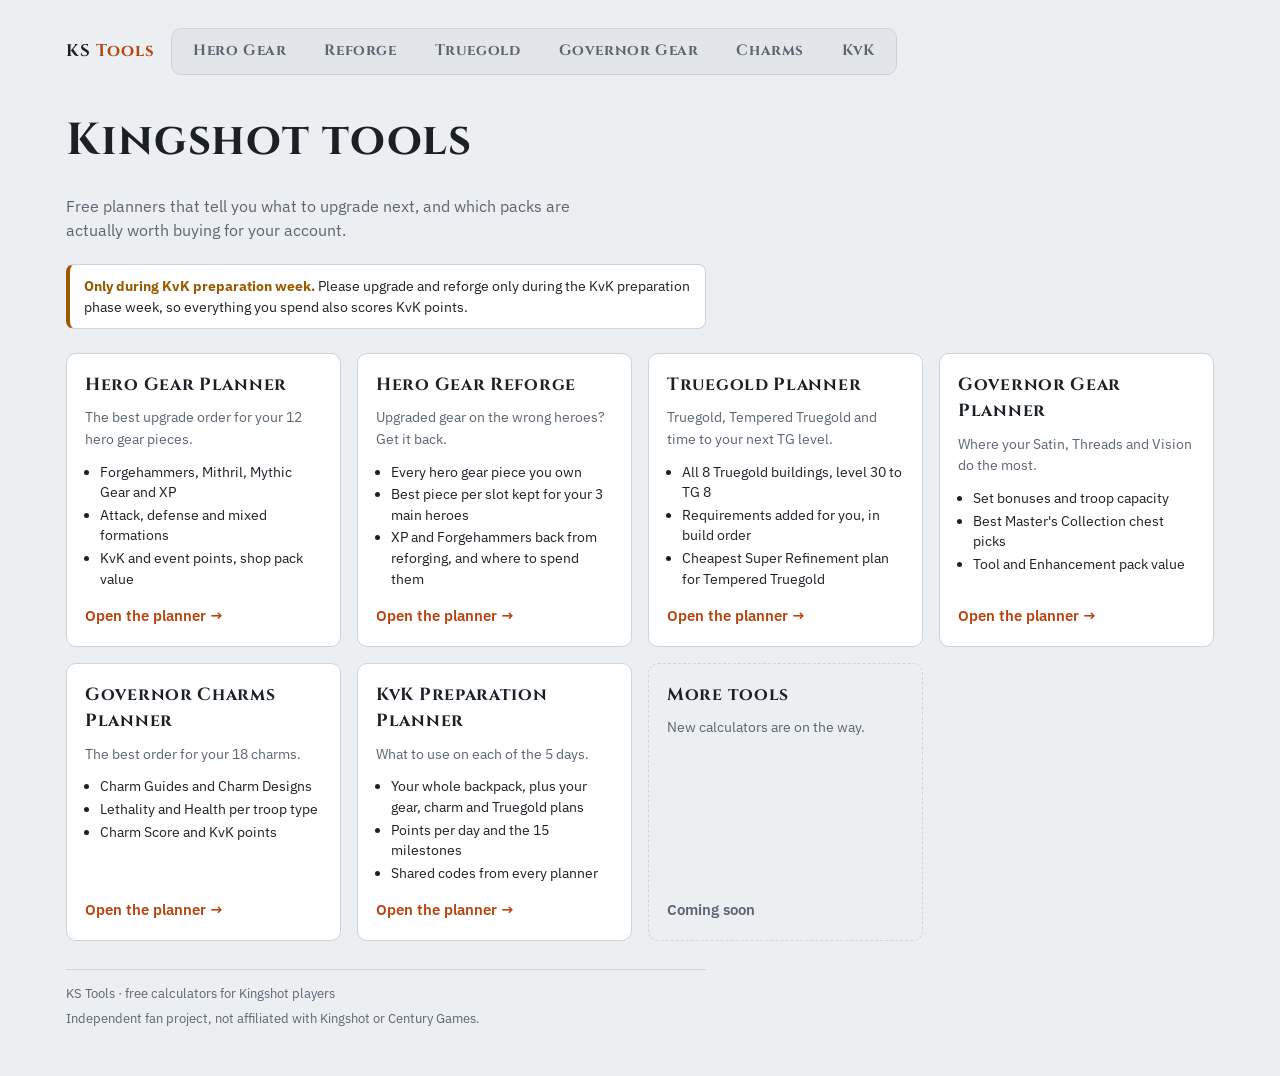
==== index.html @ cfd62ddf "Add Governor Charms and KvK preparation planners Charms: 18 charms, Guides/Designs, best upgrade ord" ====
<!doctype html>
<html lang="en">
<head>
<meta charset="utf-8">
<meta name="viewport" content="width=device-width, initial-scale=1, viewport-fit=cover">
<title>KS Tools – free Kingshot calculators and planners</title>
<meta name="description" content="Free Kingshot tools: hero gear and governor gear upgrade planners that show the best upgrade order and which shop packs are worth buying.">
<meta property="og:type" content="website">
<meta property="og:title" content="KS Tools – free Kingshot calculators and planners">
<meta property="og:description" content="Free Kingshot tools: hero gear and governor gear upgrade planners that show the best upgrade order and which shop packs are worth buying.">
<link rel="icon" href="data:image/svg+xml,%3Csvg xmlns='http://www.w3.org/2000/svg' viewBox='0 0 32 32'%3E%3Crect width='32' height='32' rx='7' fill='%23b8430f'/%3E%3Cpath d='M9 22l9-12 2 2-9 12zM18 8l6 6' stroke='%23fff' stroke-width='2.5' stroke-linecap='round' fill='none'/%3E%3C/svg%3E">
<link rel="preconnect" href="https://fonts.googleapis.com">
<link rel="preconnect" href="https://fonts.gstatic.com" crossorigin>
<link rel="stylesheet" href="https://fonts.googleapis.com/css2?family=Cinzel:wght@600;700&family=IBM+Plex+Sans:wght@400;500;600&family=IBM+Plex+Mono:wght@400;500&display=swap">
<link rel="stylesheet" href="assets/style.css">
<style>
.hero-home{padding-block:12px 8px;max-width:62ch}
.hero-home h1{font-family:var(--display);font-size:clamp(1.8rem,4.5vw,2.8rem);margin:0 0 8px;text-wrap:balance}
.hero-home p{color:var(--muted);margin:0;font-size:1rem}
.tools{display:grid;grid-template-columns:repeat(auto-fill,minmax(260px,1fr));gap:16px;margin-top:24px}
.tool{display:flex;flex-direction:column;gap:8px;background:var(--panel);border:1px solid var(--line);border-radius:10px;padding:18px;color:var(--ink);text-decoration:none}
.tool:hover{border-color:var(--ember)}
.tool:focus-visible{outline:2px solid var(--ember);outline-offset:2px}
.tool h2{font-family:var(--display);font-size:1.1rem;letter-spacing:.04em;margin:0}
.tool p{margin:0;color:var(--muted);font-size:.9rem}
.tool ul{margin:4px 0 0;padding-left:1.1em;font-size:.86rem;display:flex;flex-direction:column;gap:2px}
.tool .go{margin-top:auto;padding-top:8px;color:var(--ember);font-weight:600}
.tool.soon{border-style:dashed;background:transparent}
.tool.soon .go{color:var(--muted)}
</style>
</head>
<body>
<div class="wrap">
  <nav class="sitenav" aria-label="Site">
    <a class="brand" href="./">KS <span>Tools</span></a>
    <div class="apptabs"><a href="./hero-gear/">Hero Gear</a><a href="./reforge/">Reforge</a><a href="./truegold/">Truegold</a><a href="./governor-gear/">Governor Gear</a><a href="./charms/">Charms</a><a href="./kvk/">KvK</a></div>
  </nav>
  <header class="hero-home">
    <h1>Kingshot tools</h1>
    <p>Free planners that tell you what to upgrade next, and which packs are actually worth buying for your account.</p>
  </header>
  <p class="kvk-note" role="note"><b>Only during KvK preparation week.</b> Please upgrade and reforge only during the KvK preparation phase week, so everything you spend also scores KvK points.</p>
  <section class="tools" aria-label="Tools">
    <a class="tool" href="hero-gear/">
      <h2>Hero Gear Planner</h2>
      <p>The best upgrade order for your 12 hero gear pieces.</p>
      <ul><li>Forgehammers, Mithril, Mythic Gear and XP</li><li>Attack, defense and mixed formations</li><li>KvK and event points, shop pack value</li></ul>
      <span class="go">Open the planner →</span>
    </a>
    <a class="tool" href="reforge/">
      <h2>Hero Gear Reforge</h2>
      <p>Upgraded gear on the wrong heroes? Get it back.</p>
      <ul><li>Every hero gear piece you own</li><li>Best piece per slot kept for your 3 main heroes</li><li>XP and Forgehammers back from reforging, and where to spend them</li></ul>
      <span class="go">Open the planner →</span>
    </a>
    <a class="tool" href="truegold/">
      <h2>Truegold Planner</h2>
      <p>Truegold, Tempered Truegold and time to your next TG level.</p>
      <ul><li>All 8 Truegold buildings, level 30 to TG 8</li><li>Requirements added for you, in build order</li><li>Cheapest Super Refinement plan for Tempered Truegold</li></ul>
      <span class="go">Open the planner →</span>
    </a>
    <a class="tool" href="governor-gear/">
      <h2>Governor Gear Planner</h2>
      <p>Where your Satin, Threads and Vision do the most.</p>
      <ul><li>Set bonuses and troop capacity</li><li>Best Master's Collection chest picks</li><li>Tool and Enhancement pack value</li></ul>
      <span class="go">Open the planner →</span>
    </a>
    <a class="tool" href="charms/">
      <h2>Governor Charms Planner</h2>
      <p>The best order for your 18 charms.</p>
      <ul><li>Charm Guides and Charm Designs</li><li>Lethality and Health per troop type</li><li>Charm Score and KvK points</li></ul>
      <span class="go">Open the planner →</span>
    </a>
    <a class="tool" href="kvk/">
      <h2>KvK Preparation Planner</h2>
      <p>What to use on each of the 5 days.</p>
      <ul><li>Your whole backpack, plus your gear, charm and Truegold plans</li><li>Points per day and the 15 milestones</li><li>Shared codes from every planner</li></ul>
      <span class="go">Open the planner →</span>
    </a>
    <div class="tool soon">
      <h2>More tools</h2>
      <p>New calculators are on the way.</p>
      <span class="go">Coming soon</span>
    </div>
  </section>
  <footer class="sitefoot"><span>KS Tools · free calculators for Kingshot players</span><span>Independent fan project, not affiliated with Kingshot or Century Games.</span></footer>
</div>

</body>
</html>
---- assets/style.css ----
/* page reset */
*,*::before,*::after{box-sizing:border-box}
html{-webkit-text-size-adjust:100%}
:root{color-scheme:light;padding-top:env(safe-area-inset-top,0px);padding-bottom:env(safe-area-inset-bottom,0px)}
body{margin:0;font-size:14px}
img{max-width:100%}
[hidden]{display:none!important}
.sitenav{display:flex;flex-wrap:wrap;align-items:center;gap:10px 16px;margin-bottom:20px}
.brand{font-family:var(--display);font-weight:700;letter-spacing:.06em;color:var(--ink);text-decoration:none;font-size:1.05rem}
.brand span{color:var(--ember)}
.sitenav .apptabs{margin-bottom:0}
.apptabs a{display:inline-block;border-radius:8px;padding:8px 18px;font-family:var(--display);font-weight:700;letter-spacing:.04em;color:var(--muted);white-space:nowrap;text-decoration:none}
.apptabs a[aria-current="page"]{background:var(--panel);color:var(--ember);box-shadow:0 1px 2px rgba(0,0,0,.12)}
.apptabs a:hover{color:var(--ink)}
.apptabs a:focus-visible,.brand:focus-visible{outline:2px solid var(--ember);outline-offset:2px}
.sitefoot{margin-top:28px;padding-top:14px;border-top:1px solid var(--line);font-size:.8rem;color:var(--muted);display:flex;flex-wrap:wrap;gap:6px 18px}
.sitefoot a{color:var(--ember)}
/* Layout: forge workbench — inputs on the left bench, the upgrade order pinned on the right; stacks on phones */
:root{
  --bg:#eceff2; --panel:#ffffff; --sunk:#e2e6ea; --line:#cdd3da;
  --ink:#1b2027; --muted:#5b6571;
  --ember:#b8430f; --ember-soft:#f6e3d8;
  --red:#b3202e; --red-soft:#f7dde0; --gold:#9a6a00; --gold-soft:#f5ead0;
  --good:#1f7a4d; --warn:#9a5b00;
  --display:"Cinzel", "Trajan Pro", Georgia, serif;
  --body:"IBM Plex Sans", system-ui, -apple-system, "Segoe UI", sans-serif;
  --mono:"IBM Plex Mono", ui-monospace, Menlo, Consolas, monospace;
}
@media (prefers-color-scheme: dark){:root:not([data-theme="light"]){
  --bg:#14171c; --panel:#1c2027; --sunk:#232830; --line:#323944;
  --ink:#e6e9ed; --muted:#97a1ad;
  --ember:#f08a4b; --ember-soft:#3a2418;
  --red:#ef6b77; --red-soft:#3b1e23; --gold:#e3b54a; --gold-soft:#352c16;
  --good:#5fc995; --warn:#e3a54a; color-scheme:dark}}
:root[data-theme="dark"]{
  --bg:#14171c; --panel:#1c2027; --sunk:#232830; --line:#323944;
  --ink:#e6e9ed; --muted:#97a1ad;
  --ember:#f08a4b; --ember-soft:#3a2418;
  --red:#ef6b77; --red-soft:#3b1e23; --gold:#e3b54a; --gold-soft:#352c16;
  --good:#5fc995; --warn:#e3a54a; color-scheme:dark}

*{box-sizing:border-box}
[hidden]{display:none!important}
body{background:var(--bg);color:var(--ink);font-family:var(--body);font-size:15px;line-height:1.5}
.wrap{max-width:1180px;margin:0 auto;padding-block:28px 48px;
  padding-left:max(16px, env(safe-area-inset-left, 0px));padding-right:max(16px, env(safe-area-inset-right, 0px))}
header{display:flex;flex-wrap:wrap;align-items:flex-end;justify-content:space-between;gap:12px 24px;margin-bottom:22px}
h1{font-family:var(--display);font-weight:700;font-size:clamp(1.6rem,3.6vw,2.3rem);letter-spacing:.02em;margin:0;text-wrap:balance}
.lede{color:var(--muted);margin:4px 0 0;max-width:62ch}
h2{font-family:var(--display);font-size:1.05rem;letter-spacing:.06em;margin:0 0 12px}
.label{font-size:.72rem;letter-spacing:.09em;text-transform:uppercase;color:var(--muted);font-weight:600}
.grid{display:grid;grid-template-columns:minmax(0,1.15fr) minmax(0,1fr);gap:20px;align-items:start}
@media (max-width:880px){.grid{grid-template-columns:minmax(0,1fr)}}
.col{display:flex;flex-direction:column;gap:20px;min-width:0}
.panel{background:var(--panel);border:1px solid var(--line);border-radius:10px;padding:18px}
.bought{display:flex;flex-wrap:wrap;gap:8px;margin-bottom:12px}
.pk{display:flex;align-items:center;gap:8px;background:var(--sunk);border:1px solid var(--line);border-radius:6px;padding:6px 10px;font-weight:600;font-family:var(--mono);font-size:.88rem}
.pk small{display:block;font-family:var(--body);font-weight:400;color:var(--muted);font-size:.72rem}
.pk input[type=checkbox]{accent-color:var(--ember)}
.pk-n input{width:64px}
.chart-box{margin:14px 0 4px;overflow-x:auto}
.chart-box svg{display:block;width:100%;height:auto;min-width:320px}
.tbl{overflow-x:auto;margin-top:8px}
table{border-collapse:collapse;width:100%;font-size:.85rem;font-variant-numeric:tabular-nums}
th{font-size:.7rem;letter-spacing:.08em;text-transform:uppercase;color:var(--muted);font-weight:600;text-align:left;padding:6px 8px;border-bottom:1px solid var(--line);white-space:nowrap}
td{padding:7px 8px;border-bottom:1px solid var(--line);vertical-align:top}
td.r,th.r{text-align:right;font-family:var(--mono);white-space:nowrap}
td .unl{display:block;font-size:.75rem;color:var(--ember);margin-top:2px}
tr.zero td{color:var(--muted)}
tr.best td{background:var(--ember-soft)}
.assume{display:grid;grid-template-columns:repeat(3,minmax(0,1fr));gap:10px;margin-bottom:12px}
.assume .wide{grid-column:1/-1}
@media (max-width:460px){.assume{grid-template-columns:minmax(0,1fr)}}
.preview{display:flex;flex-direction:column;gap:12px;margin-bottom:16px}
.pv-head{display:flex;flex-wrap:wrap;justify-content:space-between;gap:2px 10px;align-items:baseline;margin-bottom:6px}
.pv-head strong{font-family:var(--display);letter-spacing:.05em;font-size:.95rem}
.pv-head span{font-family:var(--mono);font-size:.75rem;color:var(--muted);font-variant-numeric:tabular-nums}
.pv-head b{color:var(--good);font-weight:500}
.pv-row{display:grid;grid-template-columns:repeat(4,minmax(0,1fr));gap:6px}
.gcw{display:flex;flex-direction:column;align-items:center;gap:3px;min-width:0}
.gc{position:relative;width:100%;aspect-ratio:1;max-width:100%;border-radius:10px;display:grid;place-items:center;overflow:hidden;
  box-shadow:inset 0 0 0 1px rgba(255,255,255,.14),0 1px 2px rgba(0,0,0,.25)}
.gc.qR{background:linear-gradient(160deg,#a51d1d,#4d0e0e)}
.gc.qM{background:linear-gradient(160deg,#b7791f,#5a380a)}
.gc svg{width:56%;height:56%;stroke:#fff3ec;fill:rgba(255,255,255,.16);stroke-width:1.5;stroke-linecap:round;stroke-linejoin:round;filter:drop-shadow(0 1px 1px rgba(0,0,0,.35))}
.gc img{width:78%;height:78%;object-fit:contain;filter:drop-shadow(0 2px 3px rgba(0,0,0,.45));pointer-events:none;user-select:none}
.gc .ge{position:absolute;top:5px;left:7px;font-family:var(--mono);font-weight:500;font-size:.8rem;font-variant-numeric:tabular-nums;text-shadow:0 1px 1px rgba(0,0,0,.5)}
.gc.qR .ge{color:#fca5a5}.gc.qM .ge{color:#fde68a}
.gc .gf{position:absolute;bottom:4px;right:6px;font-family:var(--mono);font-size:.7rem;color:#fff;background:rgba(0,0,0,.38);border-radius:4px;padding:0 4px;font-variant-numeric:tabular-nums}
/* shared in-game tile (hero gear + governor gear): same shape, colours, labels and upgrade glow */
.gc.gt{width:min(84%,96px);overflow:visible;border-radius:16%;container-type:inline-size;
  box-shadow:inset 0 0 0 3px rgba(255,255,255,.28),inset 0 -6px 10px rgba(0,0,0,.12),0 2px 4px rgba(0,0,0,.3)}
.gc.gt.qR,.gc.gt.rL{background:linear-gradient(180deg,#f0807a,#d9534f)}
.gc.gt.qM,.gc.gt.rM{background:linear-gradient(180deg,#f5c25a,#d98c22)}
.gc.gt.rE{background:linear-gradient(180deg,#b58ae6,#8150c4)}
.gc.gt.rR{background:linear-gradient(180deg,#6fa8e8,#3f74c0)}
.gc.gt.rU{background:linear-gradient(180deg,#7cc97a,#4a9a4c)}
.gc.gt.r0{background:linear-gradient(180deg,#9aa3ad,#6b747e)}
.gc.gt img{width:86%;height:86%;object-fit:contain;filter:drop-shadow(0 2px 2px rgba(0,0,0,.35))}
.gc.gt.r0 img{width:62%;height:62%;filter:none;opacity:.9}
.gt-lbl,.gt-tag{position:absolute;font:900 15cqw/1 system-ui,sans-serif;color:#fff36a;
  -webkit-text-stroke:3px #3d2a0e;paint-order:stroke fill;font-variant-numeric:tabular-nums;white-space:nowrap}
.gt-lbl{bottom:3%;right:7%}
.gt-tag{top:5%;left:7%}
.gt-tag{display:flex;flex-direction:column;align-items:flex-start}
.gt-stars{display:flex;flex-direction:column;font-size:.8em;line-height:.95;margin-top:2%}
.gt-stars b{font-weight:900}
.gcw.up .gc.gt{outline:0;box-shadow:inset 0 0 0 3px rgba(255,255,255,.28),inset 0 -6px 10px rgba(0,0,0,.12),0 0 0 3px #ffd36a,0 0 16px 4px rgba(255,196,64,.6)}
/* upgrade marker: green arrow at the bottom-left of the tile (like the in-game upgrade arrow) */
.gcw.up .gc.gt::after{content:"";position:absolute;left:-7%;bottom:-7%;width:26%;aspect-ratio:1;border-radius:50%;
  background:#2fb35a url("data:image/svg+xml,%3Csvg xmlns='http://www.w3.org/2000/svg' viewBox='0 0 24 24'%3E%3Cpath d='M12 4 20 13h-5v7H9v-7H4z' fill='%23fff'/%3E%3C/svg%3E") center/70% no-repeat;
  border:2px solid #fff;box-shadow:0 1px 3px rgba(0,0,0,.45)}
.gcw.up .gw{color:var(--good);font-weight:600}
.gcw.same .gn{color:var(--muted);font-weight:500}
/* pieces the plan leaves alone recede, so upgrades stand out (only once a plan has upgrades) */
.preview.has-up .gcw.same .gc.gt{filter:saturate(.35) brightness(.8);opacity:.55;transition:filter .2s,opacity .2s}
.preview.has-up .gcw.same:hover .gc.gt,.preview.has-up .gcw.same:focus-visible .gc.gt{filter:none;opacity:1}
/* 5-step progress under a tile (governor gear purchases toward the next level) */
.gt-bar{display:flex;gap:2px;width:min(84%,96px);margin-top:3px}
.gt-bar i{flex:1;height:5px;border-radius:2px;background:var(--line,rgba(127,127,127,.3))}
.gt-bar i.on{background:var(--good,#2e9e5b)}
/* hero gear extras: troop badge and enhancement pill */
.preview .pv-row{gap:14px 14px;padding:8px 8px 0 8px}
.gc.gt .hg-tb{position:absolute;top:-11%;left:-11%;width:28%;height:auto;filter:drop-shadow(0 1px 2px rgba(0,0,0,.45))}
.hg-tb .bs{fill:#2f5f9e;stroke:#d6e6f7;stroke-width:1.6}
.hg-pill{position:absolute;top:-5%;right:-5%;padding:0 6cqw;border-radius:99px;border:2px solid rgba(255,255,255,.85);
  font:900 12.5cqw/1.3 system-ui,sans-serif;color:#fff;-webkit-text-stroke:2px rgba(0,0,0,.45);paint-order:stroke fill;
  box-shadow:0 1px 2px rgba(0,0,0,.35);font-variant-numeric:tabular-nums}
.hg-pill.e0{background:#8f969e}.hg-pill.e1{background:#55b45a}.hg-pill.e2{background:#3d86d4}
.hg-pill.e3{background:#9a6fd8}.hg-pill.e4{background:#e0a12a}.hg-pill.e5{background:#e2504c}
.gcw .gn{font-size:.72rem;font-weight:600;max-width:100%;overflow:hidden;text-overflow:ellipsis;white-space:nowrap}
.gcw .gw{font-family:var(--mono);font-size:.66rem;color:var(--muted);font-variant-numeric:tabular-nums}
@media (max-width:420px){.gc .ge{font-size:.68rem;top:3px;left:5px}.gc .gf{font-size:.6rem}.gcw .gw{font-size:.58rem}}
.sub{font-family:var(--display);font-size:.9rem;letter-spacing:.06em;margin:4px 0 6px}
.forms{display:grid;grid-template-columns:repeat(2,minmax(0,1fr));gap:12px}
@media (max-width:520px){.forms{grid-template-columns:minmax(0,1fr)}}
fieldset{border:1px solid var(--line);border-radius:8px;padding:8px 10px 10px;margin:0;min-width:0}
legend{padding:0 4px}
.fr{display:grid;grid-template-columns:repeat(3,minmax(0,1fr));gap:6px}
.fs{color:var(--warn);font-size:.75rem;min-height:1em;display:block;margin-top:4px}
.mixf{margin-top:12px}
.mixf input[type=range]{width:100%;accent-color:var(--ember)}
.mixo{font-family:var(--mono);font-size:.8rem;color:var(--muted)}
#form-table td{vertical-align:middle}
@media (max-width:460px){#form-table td,#form-table th{padding:6px 4px}.pick small{font-size:.7rem}}
#form-table td.top{color:var(--good);font-weight:600}
#form-table tr.sel td{background:var(--ember-soft)}
.pick{display:flex;gap:8px;align-items:flex-start;cursor:pointer}
.pick input{margin-top:4px;accent-color:var(--ember)}
.pick small{display:block;color:var(--muted);font-size:.74rem;line-height:1.35}
.packs-full{display:flex;flex-direction:column;gap:20px;margin-top:20px}
.packs-full .panel{min-width:0}
.packs-full .lede{max-width:none}
@media (min-width:881px){
  .packs-full .notes{display:grid;grid-template-columns:repeat(3,minmax(0,1fr));gap:10px 18px}
  .packs-full .chart-box svg{max-height:260px}
  .packs-full .assume{grid-template-columns:repeat(3,minmax(0,1fr)) minmax(0,2fr)}
  .packs-full .assume .wide{grid-column:auto}
}
.pts{margin-top:16px}
.pts td .unl{font-family:var(--mono);font-size:.7rem}
.start{margin-bottom:20px}
.start-head{display:flex;flex-wrap:wrap;align-items:center;justify-content:space-between;gap:8px 16px;margin-bottom:6px}
.start-head h2{margin:0}
.acct{font-size:.78rem;font-weight:600;border-radius:999px;padding:3px 10px;border:1px solid var(--line)}
.acct.ex{background:var(--gold-soft);color:var(--gold);border-color:transparent}
.acct.mine{background:var(--sunk);color:var(--good)}
.acct.empty{background:var(--ember-soft);color:var(--ember);border-color:transparent}
.howto{margin:4px 0 14px;padding-left:1.3em;display:flex;flex-direction:column;gap:4px;max-width:80ch}
.stepn{display:inline-grid;place-items:center;width:1.5em;height:1.5em;border-radius:50%;background:var(--ember);color:var(--panel);font-family:var(--mono);font-size:.75rem;margin-right:8px;vertical-align:2px}
.editlink{margin:-4px 0 10px;font-size:.82rem;color:var(--muted)}
.editlink a{color:var(--ember);font-weight:600}
.gcw{cursor:pointer;border-radius:10px}
.gcw:focus-visible{outline:2px solid var(--ember);outline-offset:3px}
.gcw:hover .gc{filter:brightness(1.12)}
.piece.flash{animation:flash 1.6s ease-out}
@keyframes flash{0%,40%{background:var(--ember-soft)}100%{background:transparent}}
@media (prefers-reduced-motion:reduce){.piece.flash{animation:none;background:var(--ember-soft)}}
button.danger{border-color:var(--red);color:var(--red)}
.shop-head{display:flex;flex-wrap:wrap;align-items:center;justify-content:space-between;gap:10px 16px;margin-bottom:14px}
.shop-head h2{margin:0}
.tabs{display:flex;gap:2px;background:var(--sunk);border:1px solid var(--line);border-radius:8px;padding:3px;max-width:100%;overflow-x:auto}
.tabs button{border:0;background:transparent;border-radius:6px;padding:7px 14px;font-weight:600;color:var(--muted);white-space:nowrap}
.tabs button[aria-selected="true"]{background:var(--panel);color:var(--ember);box-shadow:0 1px 2px rgba(0,0,0,.12)}
.tabs button:hover{filter:none;color:var(--ink)}
.why{background:var(--sunk);border-radius:8px;padding:12px 14px;margin:0 0 16px;font-size:.88rem}
.why p{margin:6px 0}
.why .sub{margin-top:0}
.why table.lim{font-size:.82rem;margin:6px 0}
.why table.lim td,.why table.lim th{padding:5px 6px}
.why tr.best td{background:var(--ember-soft)}
.why .moves{margin:4px 0 6px;padding-left:1.2em;display:flex;flex-direction:column;gap:4px}
.apptabs{display:inline-flex;gap:2px;background:var(--sunk);border:1px solid var(--line);border-radius:10px;padding:3px;margin-bottom:20px;max-width:100%;overflow-x:auto}
.apptabs button{border:0;background:transparent;border-radius:8px;padding:8px 18px;font-family:var(--display);font-weight:700;letter-spacing:.04em;color:var(--muted);white-space:nowrap}
.apptabs button[aria-selected="true"]{background:var(--panel);color:var(--ember);box-shadow:0 1px 2px rgba(0,0,0,.12)}
.apptabs button:hover{filter:none;color:var(--ink)}
.full{margin-top:20px;display:flex;flex-direction:column;gap:20px}
.gv-inv{display:grid;grid-template-columns:repeat(3,minmax(0,1fr));gap:12px;margin-bottom:12px}
@media (max-width:460px){.gv-inv{grid-template-columns:minmax(0,1fr)}}
.gv-piece{display:grid;grid-template-columns:minmax(0,1fr) minmax(0,1.6fr);gap:8px 10px;align-items:center;padding:9px 6px;border-top:1px solid var(--line);border-radius:6px}
.gv-piece:first-child{border-top:0}
@media (max-width:420px){.gv-piece{grid-template-columns:minmax(0,1fr)}}
.gv-piece.flash{animation:flash 1.6s ease-out}
@media (prefers-reduced-motion:reduce){.gv-piece.flash{animation:none;background:var(--ember-soft)}}
.gv-pn{display:flex;gap:8px;align-items:center;min-width:0;align-self:center}
.gv-pn svg{width:26px;height:26px;flex:none;stroke:var(--ember);fill:var(--ember-soft);stroke-width:1.5;stroke-linecap:round;stroke-linejoin:round}
.gv-pn img{width:34px;height:34px;flex:none;object-fit:contain}
.gv-pn small{display:block;color:var(--muted);font-size:.75rem}
.gv-lv{display:flex;flex-direction:column;gap:3px;min-width:0}
.sel2{display:flex;gap:4px;min-width:0}
.sel2 select{min-width:0;padding:6px;font-size:.84rem}
.sel2 select.st{width:58px;flex:none}
.sel2 select:disabled{opacity:.45}
.gv-sliders{display:grid;grid-template-columns:repeat(3,minmax(0,1fr));gap:14px;margin-bottom:12px}
@media (max-width:460px){.gv-sliders{grid-template-columns:minmax(0,1fr)}}
.gv-sliders input[type=range]{width:100%;accent-color:var(--ember)}
.gv-sliders output{font-family:var(--mono);color:var(--ink);letter-spacing:0;text-transform:none;margin-left:4px}
#app-gov .gcw .gw{white-space:nowrap;overflow:hidden;text-overflow:ellipsis;max-width:100%}
.gc.r0{background:linear-gradient(160deg,#5b6571,#2a3038)}
.gc.rU{background:linear-gradient(160deg,#2f7d4a,#14361f)}
.gc.rR{background:linear-gradient(160deg,#2b62b0,#122a4d)}
.gc.rE{background:linear-gradient(160deg,#7a3fb0,#33184d)}
.gc.rM{background:linear-gradient(160deg,#b7791f,#5a380a)}
.gc.rL{background:linear-gradient(160deg,#a51d1d,#4d0e0e)}
#app-gov .gc .ge{color:#fff;font-size:.68rem}
.dot{display:inline-block;width:8px;height:8px;border-radius:50%;margin-right:8px;vertical-align:1px}
.dot.rU{background:#2f9d5a}.dot.rR{background:#3a7bd5}.dot.rE{background:#9150cc}.dot.rM{background:#c98a24}.dot.rL{background:#c0392b}
.gv-up{color:var(--good);font-weight:600}
td.gv-ok{color:var(--good)} td.gv-miss{color:var(--red);font-weight:600}
tr.gv-tot td{border-top:2px solid var(--line)}
#gv-ref tfoot td{border-top:2px solid var(--line);border-bottom:0}
.chips{display:flex;flex-wrap:wrap;gap:4px}
.chips button{padding:5px 11px;font-size:.8rem;border-radius:999px;background:var(--sunk);color:var(--muted)}
.chips button[aria-pressed="true"]{background:var(--ember);border-color:var(--ember);color:var(--panel)}
#gv-plan{margin-top:10px}
.gv-all{display:flex;flex-wrap:wrap;align-items:flex-end;gap:8px 12px;background:var(--sunk);border-radius:8px;padding:10px 12px;margin-bottom:10px}
.gv-all .label{flex-basis:100%}
.gv-all .sel2{flex:1 1 220px}
.gv-all .sel2 select{background:var(--panel)}
.gv-wout{display:flex;flex-wrap:wrap;gap:6px;align-items:center;margin:12px 0 0}
.gv-wout .label{margin-right:4px}
.gvtabs{display:flex;gap:2px;background:var(--sunk);border:1px solid var(--line);border-radius:8px;padding:3px;max-width:100%;overflow-x:auto}
.gvtabs button{border:0;background:transparent;border-radius:6px;padding:7px 14px;font-weight:600;color:var(--muted);white-space:nowrap}
.gvtabs button[aria-selected="true"]{background:var(--panel);color:var(--ember);box-shadow:0 1px 2px rgba(0,0,0,.12)}
.gvtabs button:hover{filter:none;color:var(--ink)}
.cartbar{display:flex;flex-wrap:wrap;gap:8px 14px;align-items:center;justify-content:space-between;border:1px solid var(--ember);background:var(--ember-soft);border-radius:8px;padding:10px 12px;margin-bottom:12px;font-size:.86rem}
.cartbar .unl{display:block;font-family:var(--mono);font-size:.74rem;color:var(--muted);margin-top:2px}
.cartbar button{padding:6px 12px;font-size:.8rem;background:var(--panel)}
#app-hero tr.sel td{background:var(--ember-soft)}
#app-hero tr.sel td:first-child{box-shadow:inset 3px 0 0 var(--ember)}
.selbtn{padding:4px 12px;font-size:.78rem;border-radius:999px;white-space:nowrap}
.selbtn[aria-pressed="true"]{background:var(--ember);border-color:var(--ember);color:var(--panel)}
#app-gov tr.sel td{background:var(--ember-soft)}
tr.gv-cartrow td{color:var(--ember)}
.cchips{display:inline-flex;gap:3px}
.cchip{display:inline-grid;place-items:center;width:1.7em;height:1.7em;border-radius:5px;font-family:var(--mono);font-size:.75rem;font-weight:600;color:#fff}
.cchip.cA{background:#7a3fb0}.cchip.cB{background:#2b62b0}.cchip.cC{background:#b7791f}
.lvpicks{display:flex;flex-wrap:wrap;gap:10px 16px}
.lvpick{display:flex;flex-direction:column;gap:3px}
.seg{display:inline-flex;background:var(--sunk);border:1px solid var(--line);border-radius:7px;padding:2px;gap:2px}
.seg button{border:0;background:transparent;padding:5px 10px;font-size:.78rem;border-radius:5px;color:var(--muted)}
.seg button[aria-pressed="true"]{background:var(--panel);color:var(--ember);box-shadow:0 1px 2px rgba(0,0,0,.12)}
.gv-selgain{font-size:.86rem;margin:10px 0 0}
td.pick{background:var(--ember-soft);font-weight:600}
td.pick .unl{color:var(--ember)}
.wchip{font-size:.8rem;background:var(--sunk);border-radius:999px;padding:3px 10px}
.wchip b{font-family:var(--mono);font-weight:500}
#gv-why{margin:10px 0 0}
.foot{font-size:.8rem;color:var(--muted);margin:10px 0 0;max-width:70ch}

.res{display:grid;grid-template-columns:repeat(auto-fill,minmax(150px,1fr));gap:12px;align-items:start}
.hint{font-size:.72rem;color:var(--muted);font-family:var(--mono);min-height:1em}
@media (max-width:520px){.res{grid-template-columns:repeat(2,minmax(0,1fr))}}
.field{display:flex;flex-direction:column;gap:4px;min-width:0}
input[type=number],input[type=text],select,textarea{font:inherit;color:var(--ink);background:var(--sunk);border:1px solid var(--line);border-radius:6px;padding:7px 9px;width:100%;min-width:0}
input[type=number]{font-family:var(--mono);font-variant-numeric:tabular-nums}
textarea{font-family:var(--mono);font-size:.78rem;resize:vertical;min-height:64px;word-break:break-all}
input:focus-visible,select:focus-visible,textarea:focus-visible,button:focus-visible{outline:2px solid var(--ember);outline-offset:1px}
.opts{display:flex;flex-wrap:wrap;gap:14px 20px;align-items:flex-end;margin-top:14px}
.opts .field{flex:1 1 220px}
.check{display:flex;gap:8px;align-items:flex-start;flex:1 1 260px;font-size:.9rem}
.check input{margin-top:4px;accent-color:var(--ember)}
.check small{display:block;color:var(--muted)}

.troop{border-top:1px solid var(--line);padding-top:12px;margin-top:12px}
.troop:first-of-type{border-top:0;margin-top:0;padding-top:0}
.troop-head{display:flex;justify-content:space-between;align-items:baseline;margin-bottom:6px}
.troop-head strong{font-family:var(--display);letter-spacing:.05em}
.piece{display:grid;grid-template-columns:minmax(0,1.5fr) 92px 78px 70px;gap:8px;align-items:center;padding:5px 0}
.piece .nm{min-width:0;display:flex;flex-direction:column}
.piece .nm b{font-weight:600}
.piece .nm span{font-size:.78rem;color:var(--muted)}
.colhead{display:grid;grid-template-columns:minmax(0,1.5fr) 92px 78px 70px;gap:8px;padding-bottom:2px}
@media (max-width:460px){.piece,.colhead{grid-template-columns:minmax(0,1fr) 78px 66px 58px;gap:6px}}

.btns{display:flex;flex-wrap:wrap;gap:8px}
button{font:inherit;font-weight:600;border-radius:6px;padding:8px 14px;cursor:pointer;border:1px solid var(--line);background:var(--sunk);color:var(--ink)}
button.primary{background:var(--ember);border-color:var(--ember);color:var(--panel)}
button:hover{filter:brightness(1.06)}
.msg{font-size:.85rem;margin-top:8px;min-height:1.2em}
.msg.ok{color:var(--good)} .msg.err{color:var(--red)} .msg.warn{color:var(--warn)}

.summary{display:grid;grid-template-columns:repeat(3,minmax(0,1fr));gap:10px;margin-bottom:14px}
.stat{background:var(--sunk);border-radius:8px;padding:10px 12px;min-width:0}
.stat .v{font-family:var(--mono);font-size:1.25rem;font-variant-numeric:tabular-nums}
.stat .v.up{color:var(--good)}
ol.plan{list-style:none;margin:0;padding:0;display:flex;flex-direction:column}
ol.plan li{display:grid;grid-template-columns:28px minmax(0,1fr);gap:10px;padding:10px 0;border-top:1px solid var(--line)}
ol.plan li:first-child{border-top:0}
.num{font-family:var(--mono);color:var(--muted);font-variant-numeric:tabular-nums;padding-top:1px}
.step-top{display:flex;flex-wrap:wrap;gap:4px 10px;align-items:baseline}
.step-top b{font-weight:600}
.move{font-family:var(--mono);font-size:.88rem}
.cost{font-family:var(--mono);font-size:.78rem;color:var(--muted);font-variant-numeric:tabular-nums;margin-top:2px}
.chip{font-size:.7rem;font-weight:600;letter-spacing:.05em;text-transform:uppercase;border-radius:4px;padding:1px 6px}
.chip.ms{background:var(--ember-soft);color:var(--ember)}
.chip.red{background:var(--red-soft);color:var(--red)}
.chip.gold{background:var(--gold-soft);color:var(--gold)}
.notes{margin:14px 0 0;padding:12px 14px;background:var(--sunk);border-radius:8px;font-size:.88rem;display:flex;flex-direction:column;gap:6px}
.notes p{margin:0}
.empty{color:var(--muted);padding:12px 0}
details{margin-top:14px;font-size:.88rem;color:var(--muted)}
details summary{cursor:pointer;color:var(--ink);font-weight:600}
details p{margin:8px 0 0;max-width:68ch}
footer{margin-top:28px;font-size:.8rem;color:var(--muted);max-width:80ch}
footer a{color:var(--ember)}
@media (prefers-reduced-motion:reduce){*{transition:none!important}}

/* "Updating plan…" label next to the results title while a recalculation is pending */
.upd{display:none;margin-left:10px;padding:2px 9px;border-radius:99px;vertical-align:middle;
  font:600 .72rem/1.6 var(--body,system-ui),sans-serif;letter-spacing:0;text-transform:none;
  color:var(--ember);background:var(--ember-soft);border:1px solid var(--ember)}
body.is-updating .upd{display:inline-block;animation:upd 1s ease-in-out infinite alternate}
@keyframes upd{from{opacity:.55}to{opacity:1}}
@media (prefers-reduced-motion:reduce){body.is-updating .upd{animation:none}}
#gv-mat tr.gv-note td{color:var(--muted);font-size:.8rem;font-style:italic}

/* ---------- Reforge page ---------- */
.rf-inv{display:grid;grid-template-columns:repeat(auto-fill,minmax(80px,1fr));gap:14px 10px;padding:8px 6px 0}
@media (max-width:420px){.rf-inv{grid-template-columns:repeat(4,minmax(0,1fr));gap:12px 6px}}
.rf-inv .gcw .gw{font-family:var(--body);font-size:.68rem}
.rf-inv .gcw.rf .gw{color:var(--red);font-weight:600}
.rf-inv .gcw.mh .gw{color:var(--good);font-weight:600}
.rf-inv .gcw.sel .gc.gt{box-shadow:0 0 0 3px var(--panel),0 0 0 5px var(--ember)}
.rf-add{display:flex;flex-direction:column;align-items:center;justify-content:center;gap:2px;width:min(84%,96px);aspect-ratio:1;justify-self:center;
  border:2px dashed var(--line);border-radius:16%;background:var(--sunk);color:var(--muted);font:600 .72rem var(--body);cursor:pointer;padding:0}
.rf-add span{font-size:1.6rem;line-height:1}
.rf-add:hover{color:var(--ember);border-color:var(--ember)}
.rf-add:focus-visible{outline:2px solid var(--ember);outline-offset:3px}
.rf-edit{margin-top:16px;padding:14px;border:1px solid var(--line);border-radius:8px;background:var(--sunk)}
.rf-edit-head{display:flex;flex-wrap:wrap;justify-content:space-between;align-items:center;gap:8px;margin-bottom:10px}
.rf-edit-head strong{font-family:var(--display);letter-spacing:.04em}
.rf-edit-head .btns button{padding:5px 12px;font-size:.82rem}
.rf-fields{display:grid;grid-template-columns:repeat(3,minmax(0,1fr));gap:10px}
@media (max-width:460px){.rf-fields{grid-template-columns:repeat(2,minmax(0,1fr))}}
.rf-fields input,.rf-fields select{width:100%;min-width:0}
.rf-parts{display:flex;flex-wrap:wrap;gap:6px;margin-top:4px}
.rf-part{display:inline-flex;align-items:center;gap:5px;padding:3px 9px;border:1px solid var(--line);border-radius:99px;background:var(--sunk);color:var(--muted);font:500 .78rem var(--body);cursor:pointer;white-space:nowrap}
.rf-part.on{border-color:var(--good);color:var(--ink)}
.rf-part b{font-family:var(--mono);font-weight:500;color:var(--good)}
.rf-part:not(.on) b{color:var(--muted);text-decoration:line-through}
.rf-part small{color:var(--muted);font-size:.72rem}
.rf-part input{accent-color:var(--good);margin:0}
@media (max-width:480px){.apptabs a{padding:8px 9px;font-size:.86rem;letter-spacing:.02em}}
.rf-edit input[type=text],.rf-edit input[type=number],.rf-edit select{background:var(--panel)}
.kvk-note{margin:-8px 0 20px;padding:10px 14px;border:1px solid var(--line);border-left:4px solid var(--warn);border-radius:8px;background:var(--panel);font-size:.9rem;max-width:80ch}
.kvk-note b{color:var(--warn)}
.rf-seg{display:inline-flex;gap:2px;background:var(--sunk);border:1px solid var(--line);border-radius:10px;padding:3px;max-width:100%}
.rf-seg label{cursor:pointer}
.rf-seg input{position:absolute;opacity:0;pointer-events:none}
.rf-seg span{display:block;padding:7px 16px;border-radius:7px;font-weight:600;color:var(--muted)}
.rf-seg input:checked+span{background:var(--panel);color:var(--ember);box-shadow:0 1px 2px rgba(0,0,0,.12)}
.rf-seg input:focus-visible+span{outline:2px solid var(--ember);outline-offset:1px}
.rf-for{font-family:var(--body);font-size:.75rem;letter-spacing:.02em;color:var(--muted);font-weight:500;margin-left:6px}
/* Mythic +N: plain white number like the game (the coloured pill is Red only) */
.hg-plain{position:absolute;top:1%;right:5%;font:900 15cqw/1.2 system-ui,sans-serif;color:#fff;
  -webkit-text-stroke:2.5px rgba(70,40,0,.7);paint-order:stroke fill;text-shadow:0 1px 2px rgba(0,0,0,.35);font-variant-numeric:tabular-nums}
.rf-eq{display:block;margin-top:3px;color:var(--ink)}
.rf-eq b{display:inline-block;min-width:5.5em}

/* ---------- Truegold page ---------- */
.tg-bhead,.tg-brow{display:grid;grid-template-columns:minmax(0,1.3fr) minmax(0,1fr) minmax(0,1fr);gap:8px;align-items:center}
.tg-bhead{margin-bottom:4px}
.tg-brow{padding:6px 0;border-top:1px solid var(--line)}
.tg-bn{font-weight:600;min-width:0}
.tg-bn small{display:block;font-weight:500;font-size:.72rem;color:var(--warn);line-height:1.3}
.tg-facts{margin:0 0 10px;padding-left:1.2em;font-size:.88rem;display:flex;flex-direction:column;gap:3px}
.tg-tiers td,.tg-tiers th{padding:4px 8px}
#plans tbody tr{cursor:pointer}
#plans tbody tr:hover td{background:var(--sunk)}
#plans tbody tr:focus-visible{outline:2px solid var(--ember);outline-offset:-2px}
.tg-need{font-family:var(--body);font-size:.78rem;color:var(--muted);font-weight:500;letter-spacing:0;text-transform:none}
.tg-sub{font-size:.72rem;color:var(--muted);margin-top:2px;line-height:1.3}
.chip{display:inline-block;font-size:.68rem;padding:0 6px;border-radius:99px;background:var(--sunk);color:var(--muted);font-weight:600;vertical-align:1px}
@media (max-width:480px){.apptabs{flex-wrap:wrap;justify-content:center}.apptabs a{padding:7px 10px}}
.tg-speed{grid-template-columns:repeat(auto-fill,minmax(170px,1fr))}
.tg-speed select{width:100%}
.tg-setall{display:flex;flex-wrap:wrap;gap:8px;align-items:center;margin-top:12px;padding:10px;border:1px solid var(--line);border-radius:8px;background:var(--sunk)}
.tg-setall .label{flex-basis:100%}
.tg-setall select{width:auto;min-width:7.5em;background:var(--panel)}
.bico{width:28px;height:28px;flex:none;object-fit:contain}
.tg-bn{display:flex;gap:8px;align-items:center}
.tg-pn{display:inline-flex;gap:6px;align-items:center}
.tg-pn .bico{width:22px;height:22px}
.tg-qicons{display:flex;flex-wrap:wrap;gap:2px;margin-bottom:2px}
.tg-qicons .bico{width:26px;height:26px}
.tg-qhead{display:flex;flex-wrap:wrap;gap:8px;justify-content:space-between;align-items:center;margin:-4px 0 10px}
.tg-qlvl{display:flex;gap:6px;align-items:center;font-size:.85rem;font-weight:600}
.tg-qlvl select{width:auto}
.tg-goals{display:grid;grid-template-columns:repeat(2,minmax(0,1fr));gap:8px}
.tg-goal{display:flex;flex-direction:column;align-items:flex-start;gap:3px;text-align:left;padding:10px;border:1px solid var(--line);border-radius:10px;background:var(--panel);font:inherit;color:inherit;cursor:pointer;min-width:0}
.tg-goal:hover:not(:disabled){border-color:var(--ember)}
.tg-goal.on{border-color:var(--ember);background:var(--ember-soft);box-shadow:inset 0 0 0 1px var(--ember)}
.tg-goal:disabled{opacity:.55;cursor:default}
.tg-goal b{font-weight:600}
.tg-qd{display:block;font-size:.72rem;color:var(--muted);font-weight:500;line-height:1.3}
.tg-gc{font-family:var(--mono);font-size:.76rem}
.tg-gv{font-size:.8rem}
.tg-ok{color:var(--good);font-weight:600}
.tg-bad{color:var(--warn);font-weight:600}
.tg-verdict{margin:-4px 0 12px;padding:10px 12px;border-radius:8px;background:var(--sunk);border-left:4px solid var(--warn);font-size:.92rem}
.tg-verdict.ok{border-left-color:var(--good)}
@media (max-width:420px){.tg-goals{grid-template-columns:minmax(0,1fr)}}
.tg-refsum p{margin:4px 0 0}
.tg-refs{margin:4px 0 0;padding-left:18px}
.tg-refs li{margin:2px 0}
/* ---------- Charms ---------- */
.ch-piece{display:grid;grid-template-columns:110px 1fr;gap:10px;padding:10px 0;border-top:1px solid var(--line);align-items:center}
.ch-piece:first-child{border-top:0;padding-top:0}
.ch-pn{display:flex;flex-direction:column;align-items:flex-start;gap:2px}
.ch-pn img{width:44px;height:44px;object-fit:contain}
.ch-pn small{color:var(--muted);font-size:.78rem}
.ch-rows{display:grid;gap:6px}
.ch-row{display:flex;align-items:center;gap:8px}
.ch-ic{width:32px;height:32px;object-fit:contain;flex:none}
.ch-ic.off,.ch-tile.off img{filter:grayscale(1);opacity:.35}
.ch-row .sel2{flex:1;min-width:0}
.ch-gains{display:grid;grid-template-columns:repeat(3,minmax(0,1fr));gap:8px;margin-bottom:14px}
.ch-gain{background:var(--sunk);border-radius:8px;padding:8px 10px;min-width:0}
.ch-gain b{display:block;font-family:var(--mono);font-weight:500;font-size:.95rem}
.ch-gain.up b{color:var(--good)}
.ch-gain small{color:var(--muted);font-size:.74rem}
.ch-tiles{display:grid;grid-template-columns:repeat(auto-fill,minmax(150px,1fr));gap:10px;margin-bottom:10px}
.ch-tp{background:var(--sunk);border-radius:8px;padding:8px}
.ch-tp>div{display:flex;gap:4px;margin-top:4px}
.ch-tile{position:relative;flex:1;min-width:0;text-align:center;border-radius:6px;padding:2px 0 0}
.ch-tile img{width:100%;max-width:44px;aspect-ratio:1;object-fit:contain;display:block;margin:0 auto}
.ch-tile.up{background:var(--ember-soft);box-shadow:inset 0 0 0 1px var(--ember)}
.ch-lv{display:block;font-family:var(--mono);font-size:.7rem;line-height:1.2;white-space:nowrap}
.ch-lv s{color:var(--muted)}
.ch-lv small{display:block;font-size:.6rem;color:var(--muted)}
@media (max-width:520px){.ch-piece{grid-template-columns:1fr}.ch-pn{flex-direction:row;align-items:center;gap:8px}.ch-gains{grid-template-columns:1fr}}
/* ---------- KvK ---------- */
.kv-srcs{font-size:.86rem;margin-top:6px}
.kv-srcs p{margin:4px 0}
.kv-srcs small{color:var(--muted)}
.kv-from{color:var(--good);font-weight:600}
.kv-day{border:1px solid var(--line);border-radius:10px;padding:12px 12px 10px;margin-bottom:10px;background:var(--panel)}
.kv-day.done{border-left:4px solid var(--good)}
.kv-dh{display:flex;flex-wrap:wrap;align-items:baseline;gap:4px 10px}
.kv-dn{font-family:var(--display);font-weight:700;color:var(--ember)}
.kv-dd{color:var(--muted);font-size:.82rem}
.kv-tot{margin-left:auto;font-family:var(--mono);font-size:1.1rem}
.kv-bar{position:relative;height:8px;border-radius:99px;background:var(--sunk);margin:14px 0 18px}
.kv-bar i{position:absolute;left:0;top:0;bottom:0;border-radius:99px;background:var(--ember)}
.kv-m{position:absolute;top:-4px;width:2px;height:16px;background:var(--muted);transform:translateX(-1px)}
.kv-m.on{background:var(--good)}
.kv-m em{position:absolute;top:17px;left:50%;transform:translateX(-50%);font-style:normal;font-size:.66rem;color:var(--muted);font-family:var(--mono)}
.kv-m.on em{color:var(--good);font-weight:600}
.kv-ms{margin:0 0 6px;font-size:.84rem;color:var(--muted)}
.kv-use{list-style:none;margin:0;padding:0;font-size:.88rem}
.kv-use li{display:grid;grid-template-columns:1fr auto 4.5em;gap:8px;padding:3px 0;border-top:1px dashed var(--line)}
.kv-q{color:var(--muted);font-family:var(--mono);font-size:.82rem;text-align:right}
.kv-p{font-family:var(--mono);text-align:right}
.kv-none{margin:0;color:var(--muted);font-size:.86rem}
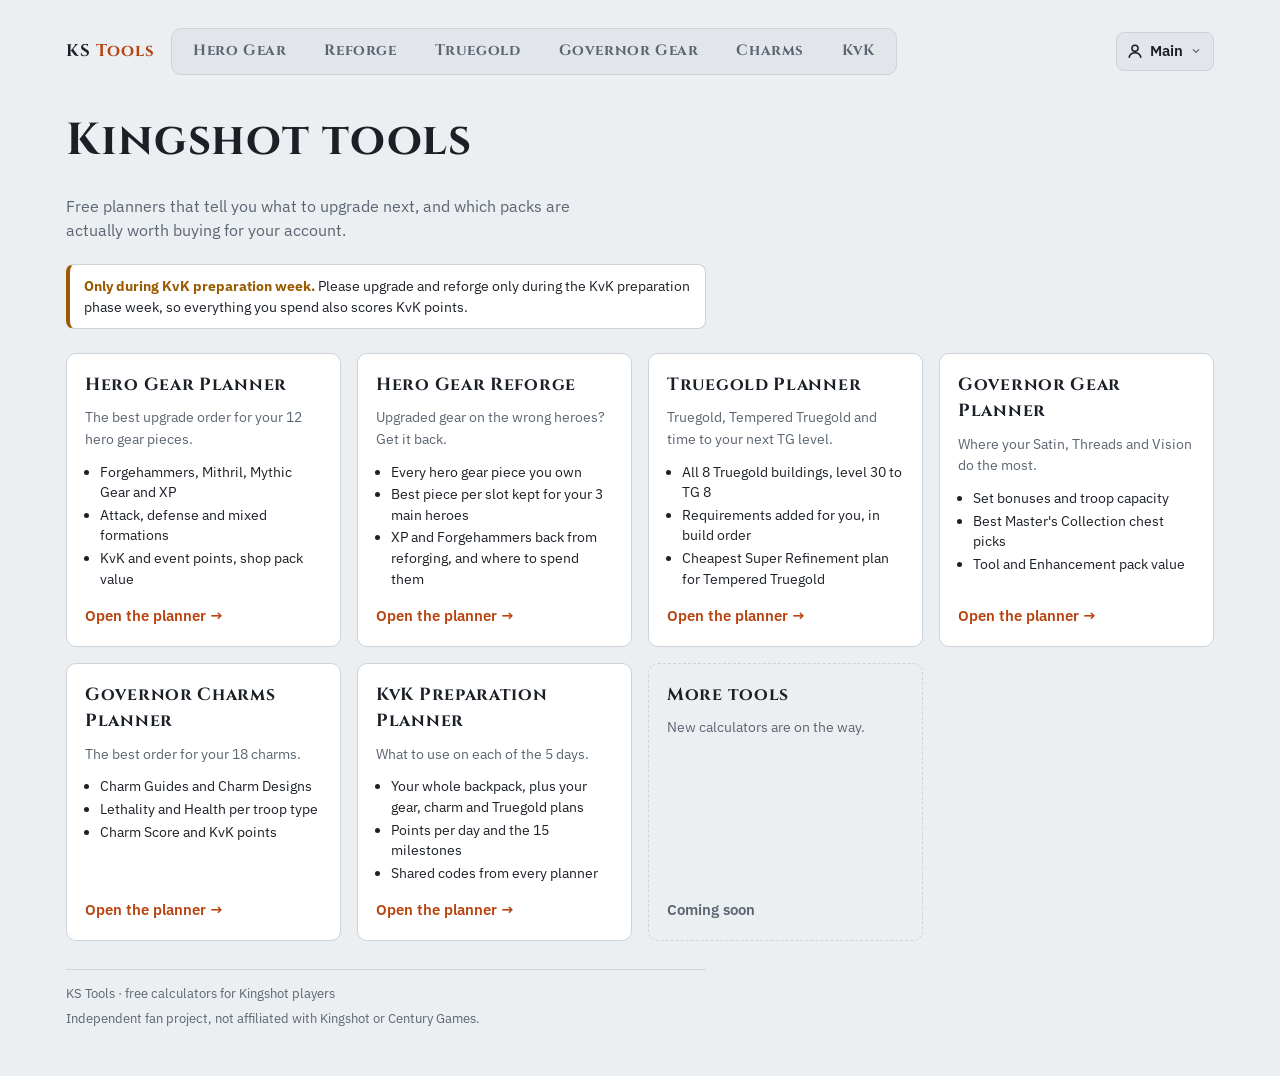
==== commit 350482ed: "Game account switcher on every page: several game accounts in one browser, switch without re-enterin" ====
--- a/index.html
+++ b/index.html
@@ -86,5 +86,6 @@
   <footer class="sitefoot"><span>KS Tools · free calculators for Kingshot players</span><span>Independent fan project, not affiliated with Kingshot or Century Games.</span></footer>
 </div>
 
+<script src="assets/accounts.js"></script>
 </body>
 </html>
--- a/assets/style.css
+++ b/assets/style.css
@@ -425,31 +425,33 @@
 .tg-refs{margin:4px 0 0;padding-left:18px}
 .tg-refs li{margin:2px 0}
 /* ---------- Charms ---------- */
-.ch-piece{display:grid;grid-template-columns:110px 1fr;gap:10px;padding:10px 0;border-top:1px solid var(--line);align-items:center}
-.ch-piece:first-child{border-top:0;padding-top:0}
-.ch-pn{display:flex;flex-direction:column;align-items:flex-start;gap:2px}
-.ch-pn img{width:44px;height:44px;object-fit:contain}
-.ch-pn small{color:var(--muted);font-size:.78rem}
-.ch-rows{display:grid;gap:6px}
-.ch-row{display:flex;align-items:center;gap:8px}
-.ch-ic{width:32px;height:32px;object-fit:contain;flex:none}
+.ch-pieces{display:grid;grid-template-columns:repeat(3,minmax(0,1fr));gap:8px}
+.ch-pc{background:var(--sunk);border-radius:8px;padding:8px 6px 10px;min-width:0}
+.ch-pn{display:flex;align-items:baseline;gap:6px;justify-content:center;margin-bottom:4px}
+.ch-pn b{font-size:.85rem}
+.ch-pn small{color:var(--muted);font-size:.72rem}
+.ch-tri,.ch-tp>div{display:grid;grid-template-columns:1fr 1fr;gap:2px 4px;justify-items:center}
+.ch-tri>:first-child,.ch-tp>div>:first-child{grid-column:1/3}
+.ch-row{display:flex;flex-direction:column;align-items:center;gap:2px;min-width:0;width:100%}
+.ch-ic{width:36px;height:36px;object-fit:contain;flex:none}
 .ch-ic.off,.ch-tile.off img{filter:grayscale(1);opacity:.35}
-.ch-row .sel2{flex:1;min-width:0}
+.ch-row select.pos{width:100%;max-width:92px;padding:3px 2px 3px 6px;font-size:.74rem}
 .ch-gains{display:grid;grid-template-columns:repeat(3,minmax(0,1fr));gap:8px;margin-bottom:14px}
 .ch-gain{background:var(--sunk);border-radius:8px;padding:8px 10px;min-width:0}
-.ch-gain b{display:block;font-family:var(--mono);font-weight:500;font-size:.95rem}
+.ch-gain b{display:block;font-family:var(--mono);font-weight:500;font-size:.9rem}
+.ch-gain b.no{color:var(--muted)}
+.seg.dim,.ch-wt.dim{opacity:.45}
 .ch-gain.up b{color:var(--good)}
-.ch-gain small{color:var(--muted);font-size:.74rem}
 .ch-tiles{display:grid;grid-template-columns:repeat(auto-fill,minmax(150px,1fr));gap:10px;margin-bottom:10px}
 .ch-tp{background:var(--sunk);border-radius:8px;padding:8px}
-.ch-tp>div{display:flex;gap:4px;margin-top:4px}
-.ch-tile{position:relative;flex:1;min-width:0;text-align:center;border-radius:6px;padding:2px 0 0}
+.ch-tp>div{margin-top:4px}
+.ch-tile{position:relative;width:100%;max-width:60px;min-width:0;text-align:center;border-radius:6px;padding:2px 0 0}
 .ch-tile img{width:100%;max-width:44px;aspect-ratio:1;object-fit:contain;display:block;margin:0 auto}
 .ch-tile.up{background:var(--ember-soft);box-shadow:inset 0 0 0 1px var(--ember)}
 .ch-lv{display:block;font-family:var(--mono);font-size:.7rem;line-height:1.2;white-space:nowrap}
 .ch-lv s{color:var(--muted)}
 .ch-lv small{display:block;font-size:.6rem;color:var(--muted)}
-@media (max-width:520px){.ch-piece{grid-template-columns:1fr}.ch-pn{flex-direction:row;align-items:center;gap:8px}.ch-gains{grid-template-columns:1fr}}
+@media (max-width:520px){.ch-pieces{grid-template-columns:repeat(2,minmax(0,1fr));gap:6px}.ch-pc{padding:8px 3px 8px}.ch-row select.pos{font-size:.7rem;padding:3px 0 3px 3px}.ch-gains{grid-template-columns:1fr}}
 /* ---------- KvK ---------- */
 .kv-srcs{font-size:.86rem;margin-top:6px}
 .kv-srcs p{margin:4px 0}
@@ -473,3 +475,81 @@
 .kv-q{color:var(--muted);font-family:var(--mono);font-size:.82rem;text-align:right}
 .kv-p{font-family:var(--mono);text-align:right}
 .kv-none{margin:0;color:var(--muted);font-size:.86rem}
+.kv-tr{display:grid;grid-template-columns:1fr 1fr 1fr auto auto;gap:8px;align-items:end;margin-bottom:8px}
+.kv-trp{font-size:.8rem;color:var(--muted);font-family:var(--mono);padding-bottom:6px;min-width:6.5em}
+.kv-trp b{color:var(--ink);font-weight:500}
+.kv-del{padding:6px 10px;margin-bottom:2px}
+@media (max-width:520px){.kv-tr{grid-template-columns:1fr 1fr 1fr}.kv-trp{grid-column:1/3}}
+.stat .v.ch-mat{font-size:.95rem;line-height:1.35}
+.stat .v.ch-mat small{font-family:var(--body);font-size:.72rem;color:var(--muted)}
+/* charms: game-style Governor Gear screen */
+.cg{display:grid;grid-template-columns:84px minmax(0,1fr) 84px;gap:8px;align-items:center}
+.cg-side{display:grid;gap:10px}
+.cg-pc{display:flex;flex-direction:column;align-items:center;gap:2px;padding:6px 2px 4px;border-radius:10px;background:var(--sunk);border:2px solid transparent;cursor:pointer;color:var(--ink);font:inherit}
+.cg-pc:hover{border-color:var(--line)}
+.cg-pc.on{border-color:var(--ember);background:var(--ember-soft)}
+.cg-gear{width:52px;height:52px;object-fit:contain}
+.cg-mini{display:flex;gap:1px}
+.cg-mini img{width:17px;height:17px;object-fit:contain}
+.cg-mini img.off,.cg-ch img.off{filter:grayscale(1);opacity:.35}
+.cg-lvs{font-family:var(--mono);font-size:.62rem;color:var(--muted);white-space:nowrap}
+.cg-mid{text-align:center;min-width:0}
+.cg-name{margin:0 0 2px;font-size:.85rem}
+.cg-name b{margin-right:4px}
+.cg-ring{position:relative;width:100%;max-width:250px;aspect-ratio:1;margin:0 auto}
+.cg-ring::before{content:"";position:absolute;inset:18%;border-radius:50%;border:6px solid var(--line)}
+.cg-ch{position:absolute;display:flex;flex-direction:column;align-items:center;gap:3px;transform:translate(-50%,-50%);width:86px}
+.cg-ch.k0{left:50%;top:17%}.cg-ch.k1{left:22%;top:70%}.cg-ch.k2{left:78%;top:70%}
+.cg-chb{width:58px;height:58px;border-radius:50%;padding:5px;background:var(--panel);border:2px solid var(--line);cursor:pointer}
+.cg-chb img{width:100%;height:100%;object-fit:contain;display:block}
+.cg-ch.on .cg-chb{border-color:var(--ember);box-shadow:0 0 0 3px var(--ember-soft)}
+.cg-ch select{width:100%;max-width:86px;font-size:.74rem;padding:2px 0 2px 5px}
+.cg-det{margin-top:10px;background:var(--sunk);border-radius:10px;padding:10px 12px;text-align:center}
+.cg-title{margin:0 0 8px;font-size:.9rem}
+.cg-bar{display:flex;gap:3px;justify-content:center}
+.cg-bar button{width:40px;height:12px;border-radius:3px;padding:0;background:var(--line);border:0;cursor:pointer}
+.cg-bar button.on{background:var(--good)}
+.cg-bar button:disabled{cursor:default;opacity:.6}
+.cg-sub{margin:4px 0 8px;font-size:.78rem;color:var(--muted)}
+.cg-pw{font-family:var(--mono);font-size:.9rem;margin-bottom:6px}
+.cg-det .up{color:var(--good)}
+.cg-st{width:auto;margin:0 auto 6px;border-collapse:collapse;font-size:.86rem}
+.cg-st td{padding:2px 6px;border:0;text-align:right;font-family:var(--mono)}
+.cg-st td:first-child{text-align:left;font-family:var(--body)}
+.cg-cost{display:flex;flex-wrap:wrap;gap:4px 14px;justify-content:center;align-items:baseline;font-family:var(--mono);font-size:.84rem}
+.cg-cost .short{color:var(--red)}
+@media (max-width:520px){.cg{grid-template-columns:64px minmax(0,1fr) 64px;gap:4px}.cg-gear{width:42px;height:42px}.cg-mini img{width:14px;height:14px}
+  .cg-ch{width:70px}.cg-chb{width:46px;height:46px;padding:3px}.cg-ch select{font-size:.68rem;padding:2px 0 2px 2px}.cg-bar button{width:30px}}
+.gv-art{position:relative;display:block}
+.gv-art img{width:56px;height:56px;object-fit:contain;display:block}
+.gv-art img.off{filter:grayscale(1);opacity:.35}
+.gv-tier{position:absolute;left:-2px;top:-2px;font-family:var(--display);font-weight:700;font-size:.72rem;color:var(--gold);text-shadow:0 1px 0 var(--panel)}
+.gv-sel{display:flex;flex-direction:column;align-items:center;gap:6px;border:0;padding:0;background:none}
+.gv-big img{width:130px;height:130px;object-fit:contain}
+.gv-sel .sel2{width:100%;max-width:260px}
+@media (max-width:520px){.gv-art img{width:44px;height:44px}.gv-big img{width:96px;height:96px}.gv-sel .sel2{grid-template-columns:1fr;display:grid;gap:4px}.gv-sel .sel2 select{width:100%}}
+
+/* game account switcher (assets/accounts.js), in the site nav on every page */
+.acsw{position:relative;margin-left:auto}
+.acsw-btn{display:inline-flex;align-items:center;gap:6px;max-width:220px;padding:7px 10px 7px 9px;border-radius:8px;font-weight:600}
+.acsw-btn svg{width:18px;height:18px;flex:none;fill:none;stroke:currentColor;stroke-width:1.7;stroke-linecap:round;stroke-linejoin:round}
+.acsw-btn .acsw-car{width:14px;height:14px;color:var(--muted)}
+.acsw-name{overflow:hidden;text-overflow:ellipsis;white-space:nowrap;min-width:0}
+.acsw-menu{position:absolute;right:0;top:calc(100% + 6px);z-index:50;width:280px;max-width:calc(100vw - 32px);background:var(--panel);border:1px solid var(--line);border-radius:10px;box-shadow:0 8px 24px rgba(0,0,0,.18);padding:10px}
+.acsw-h{margin:0 0 6px;font-size:.72rem;font-weight:600;letter-spacing:.06em;text-transform:uppercase;color:var(--muted)}
+.acsw-list{display:flex;flex-direction:column;gap:2px;max-height:260px;overflow-y:auto}
+.acsw-it{display:flex;justify-content:space-between;align-items:center;gap:8px;width:100%;text-align:left;border:0;background:transparent;border-radius:6px;padding:8px 10px;font-weight:500;overflow-wrap:anywhere}
+.acsw-it:hover{background:var(--sunk);filter:none}
+.acsw-it[aria-pressed="true"]{background:var(--ember-soft);color:var(--ember);font-weight:600}
+.acsw-it small{font-size:.7rem;font-weight:500;color:var(--muted);flex:none}
+.acsw-acts{display:flex;gap:6px;margin-top:8px;padding-top:8px;border-top:1px solid var(--line)}
+.acsw-acts button{flex:1;padding:6px 8px;font-size:.82rem}
+.acsw-form,.acsw-conf{margin-top:8px}
+.acsw-lbl{display:block;font-size:.78rem;color:var(--muted);margin-bottom:4px}
+.acsw-conf p{margin:0 0 6px;font-size:.84rem}
+.acsw-row{display:flex;gap:6px}
+.acsw-row input{flex:1;min-width:0}
+.acsw-row button{padding:6px 10px;font-size:.82rem}
+.acsw-foot{margin:8px 0 0;font-size:.72rem;color:var(--muted)}
+@media (max-width:900px){.sitenav .apptabs{order:2}.acsw{order:1}}
+@media (max-width:520px){.acsw-btn{max-width:150px}}
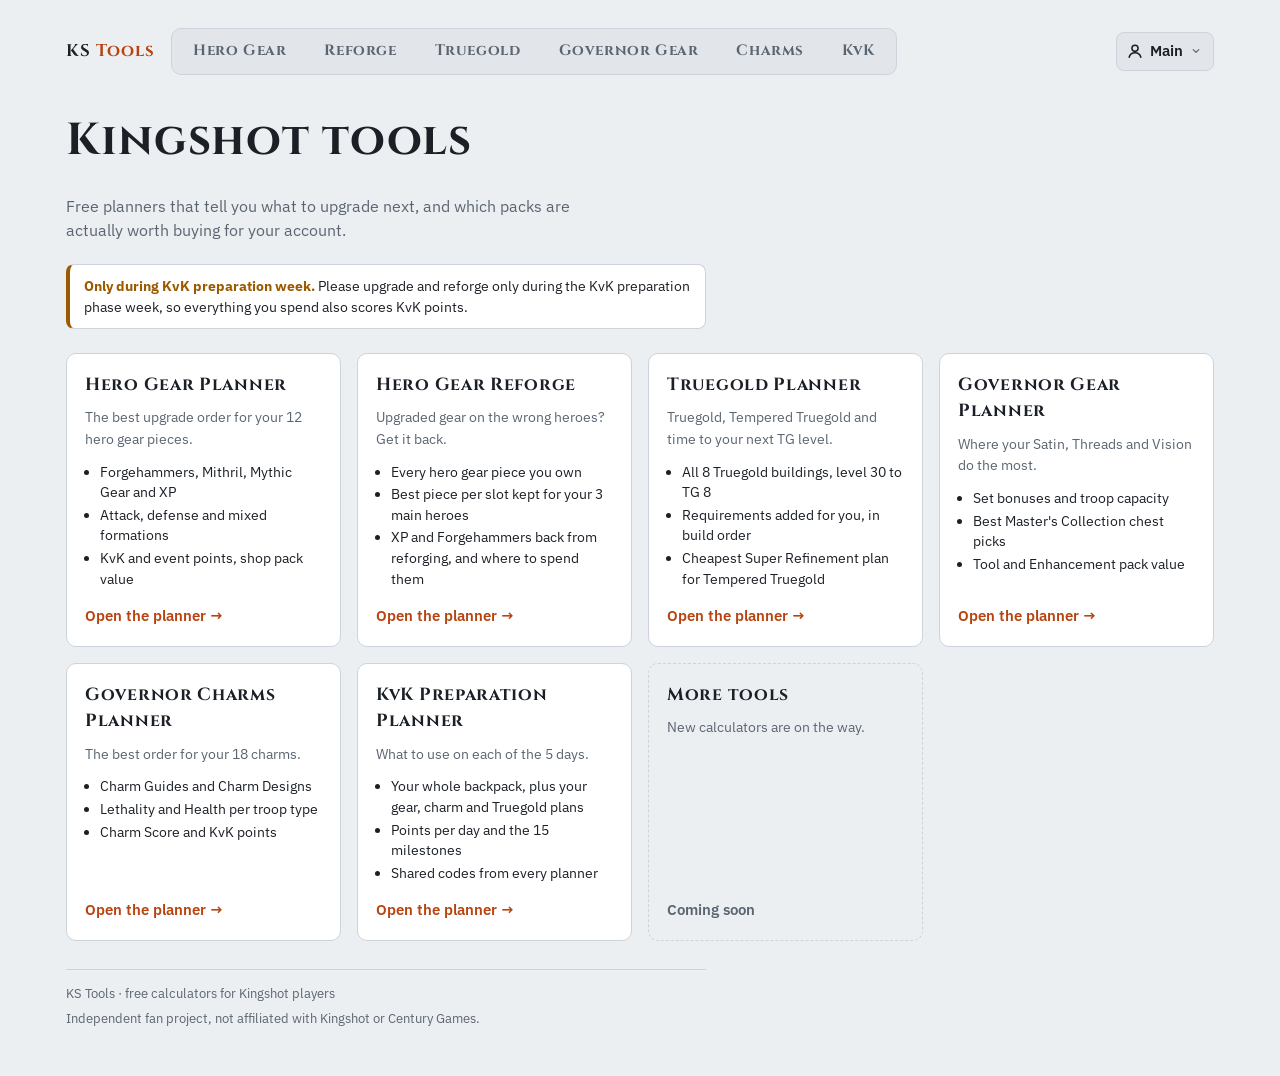
==== commit 58ecfc11: "Smooth page changes: cross-fade with the nav kept in place (view transitions), prefetch pages on hov" ====
--- a/index.html
+++ b/index.html
@@ -28,6 +28,7 @@
 .tool.soon{border-style:dashed;background:transparent}
 .tool.soon .go{color:var(--muted)}
 </style>
+<script type="speculationrules">{"prefetch":[{"where":{"href_matches":"/*"},"eagerness":"moderate"}]}</script>
 </head>
 <body>
 <div class="wrap">
@@ -86,6 +87,7 @@
   <footer class="sitefoot"><span>KS Tools · free calculators for Kingshot players</span><span>Independent fan project, not affiliated with Kingshot or Century Games.</span></footer>
 </div>
 
+<script src="assets/jeabslist.js"></script>
 <script src="assets/accounts.js"></script>
 </body>
 </html>
--- a/assets/style.css
+++ b/assets/style.css
@@ -6,6 +6,12 @@
 img{max-width:100%}
 [hidden]{display:none!important}
 .sitenav{display:flex;flex-wrap:wrap;align-items:center;gap:10px 16px;margin-bottom:20px}
+/* moving between pages: the browser keeps the nav in place and cross-fades the rest, instead of a white flash
+   (Chrome/Edge 126+, Safari 18.2+; other browsers load the page as before). Pages are prefetched on hover. */
+@view-transition{navigation:auto}
+.sitenav{view-transition-name:sitenav}
+::view-transition-old(root),::view-transition-new(root){animation-duration:.15s}
+@media (prefers-reduced-motion:reduce){@view-transition{navigation:none}}
 .brand{font-family:var(--display);font-weight:700;letter-spacing:.06em;color:var(--ink);text-decoration:none;font-size:1.05rem}
 .brand span{color:var(--ember)}
 .sitenav .apptabs{margin-bottom:0}
@@ -250,7 +256,7 @@
 #app-hero tr.sel td:first-child{box-shadow:inset 3px 0 0 var(--ember)}
 .selbtn{padding:4px 12px;font-size:.78rem;border-radius:999px;white-space:nowrap}
 .selbtn[aria-pressed="true"]{background:var(--ember);border-color:var(--ember);color:var(--panel)}
-#app-gov tr.sel td{background:var(--ember-soft)}
+#app-gov tr.sel td,#app-ch tr.sel td{background:var(--ember-soft)}
 tr.gv-cartrow td{color:var(--ember)}
 .cchips{display:inline-flex;gap:3px}
 .cchip{display:inline-grid;place-items:center;width:1.7em;height:1.7em;border-radius:5px;font-family:var(--mono);font-size:.75rem;font-weight:600;color:#fff}
@@ -553,3 +559,31 @@
 .acsw-foot{margin:8px 0 0;font-size:.72rem;color:var(--muted)}
 @media (max-width:900px){.sitenav .apptabs{order:2}.acsw{order:1}}
 @media (max-width:520px){.acsw-btn{max-width:150px}}
+.acsw-av{width:22px;height:22px;border-radius:50%;object-fit:cover;flex:none}
+.acsw-jl{margin-top:10px;padding-top:8px;border-top:1px solid var(--line)}
+.acsw-jl form{margin-top:6px}
+.acsw-gov{display:flex;align-items:center;gap:10px;margin:2px 0 8px}
+.acsw-gov img{width:36px;height:36px;border-radius:50%;object-fit:cover;flex:none}
+.acsw-gov b{display:block;font-size:.9rem}
+.acsw-gov small{color:var(--muted);font-size:.74rem}
+.acsw-tok{display:flex;justify-content:space-between;align-items:center;gap:6px;flex-wrap:wrap;margin:8px 0 0;font-size:.78rem;color:var(--good)}
+.acsw-lnk{border:0;background:none;padding:0;color:var(--ember);font-size:.78rem;font-weight:600;text-decoration:underline;cursor:pointer}
+.acsw-jlmsg{margin:6px 0 0;font-size:.78rem;color:var(--muted)}
+.acsw-jlmsg:empty{display:none}
+.acsw-jlmsg.bad{color:var(--red)}
+/* Hero Gear: Jeabslist import */
+.jl-pick{margin-top:12px;padding:12px;border:1px solid var(--line);border-radius:10px;background:var(--sunk)}
+.jl-h{margin:0 0 10px;font-size:.86rem}
+.jl-row{padding:8px 0;border-top:1px solid var(--line)}
+.jl-row>.label{display:block;margin:0 0 6px}
+.jl-row>.label small{text-transform:none;letter-spacing:0;font-weight:500}
+.jl-cards{display:grid;grid-template-columns:repeat(auto-fill,minmax(min(100%,270px),1fr));gap:8px}
+.jl-card{display:flex;flex-direction:column;align-items:stretch;gap:6px;text-align:left;padding:8px 10px;border:1px solid var(--line);border-radius:8px;background:var(--panel);font-weight:400}
+.jl-card:hover{border-color:var(--ember);filter:none}
+.jl-card[aria-pressed="true"]{border-color:var(--ember);box-shadow:inset 0 0 0 1px var(--ember);background:var(--ember-soft)}
+.jl-name{display:flex;justify-content:space-between;align-items:baseline;gap:8px}
+.jl-name small{font-size:.74rem;color:var(--muted)}
+.jl-gear{display:flex;flex-wrap:wrap;gap:4px}
+.jl-gear span{font-family:var(--mono);font-size:.76rem;background:var(--sunk);border-radius:5px;padding:2px 6px}
+.jl-gear small{color:var(--muted)}
+.jl-none{font-size:.78rem;color:var(--muted)}
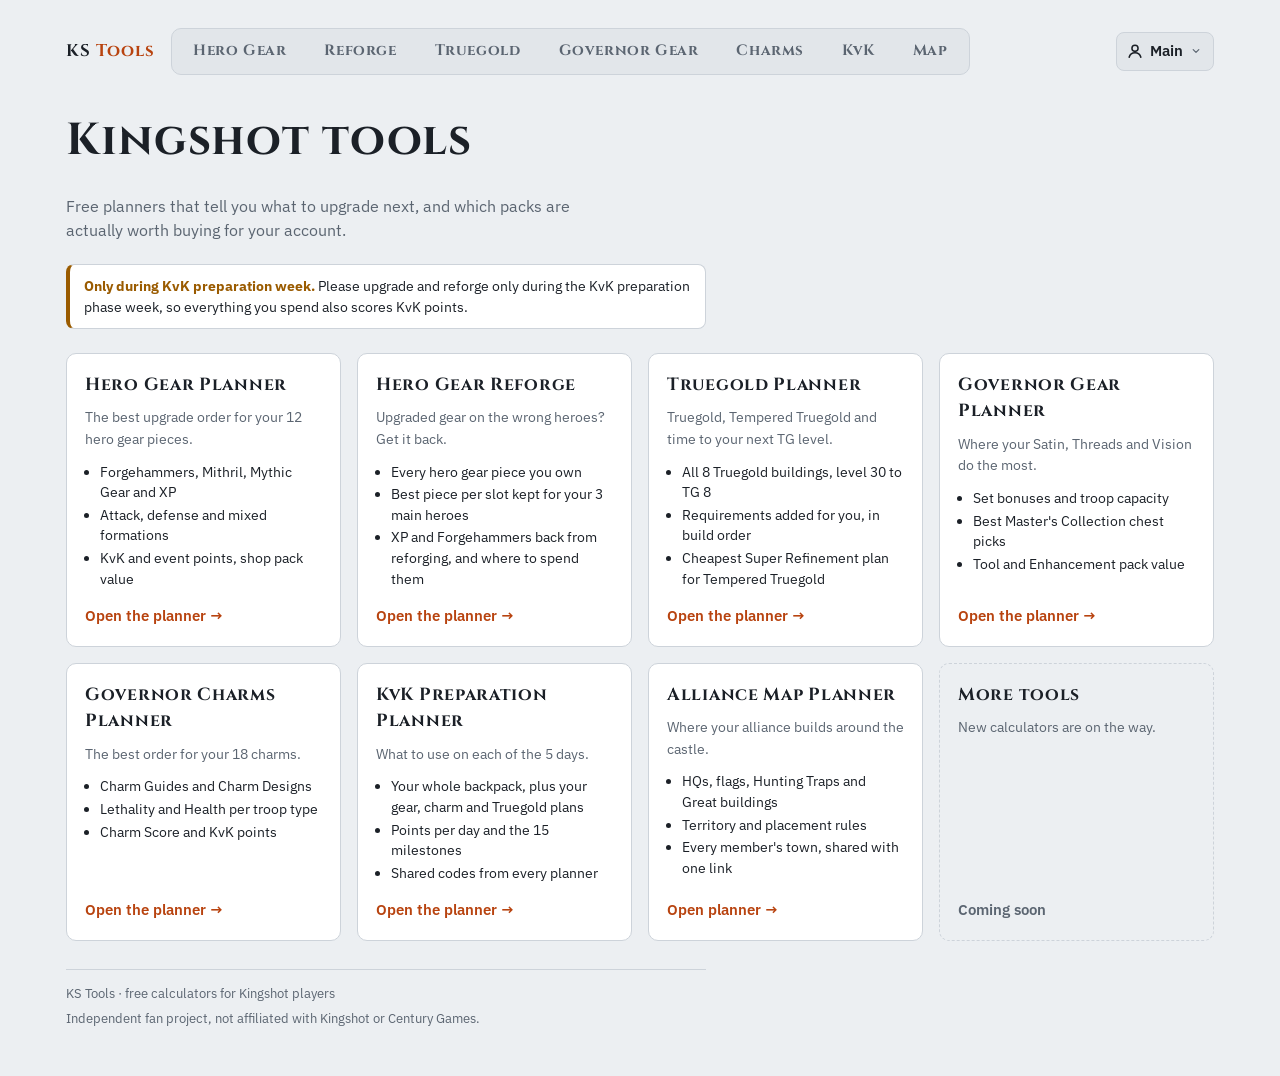
==== commit 637b2779: "Alliance Map Planner (/map/): kingdom map around the King's Castle with towns, HQs, flags, Hunting T" ====
--- a/index.html
+++ b/index.html
@@ -34,7 +34,7 @@
 <div class="wrap">
   <nav class="sitenav" aria-label="Site">
     <a class="brand" href="./">KS <span>Tools</span></a>
-    <div class="apptabs"><a href="./hero-gear/">Hero Gear</a><a href="./reforge/">Reforge</a><a href="./truegold/">Truegold</a><a href="./governor-gear/">Governor Gear</a><a href="./charms/">Charms</a><a href="./kvk/">KvK</a></div>
+    <div class="apptabs"><a href="./hero-gear/">Hero Gear</a><a href="./reforge/">Reforge</a><a href="./truegold/">Truegold</a><a href="./governor-gear/">Governor Gear</a><a href="./charms/">Charms</a><a href="./kvk/">KvK</a><a href="./map/">Map</a></div>
   </nav>
   <header class="hero-home">
     <h1>Kingshot tools</h1>
@@ -78,7 +78,13 @@
       <ul><li>Your whole backpack, plus your gear, charm and Truegold plans</li><li>Points per day and the 15 milestones</li><li>Shared codes from every planner</li></ul>
       <span class="go">Open the planner →</span>
     </a>
-    <div class="tool soon">
+    <a class="tool" href="map/">
+<h2>Alliance Map Planner</h2>
+<p>Where your alliance builds around the castle.</p>
+<ul><li>HQs, flags, Hunting Traps and Great buildings</li><li>Territory and placement rules</li><li>Every member's town, shared with one link</li></ul>
+<span class="go">Open planner →</span>
+</a>
+<div class="tool soon">
       <h2>More tools</h2>
       <p>New calculators are on the way.</p>
       <span class="go">Coming soon</span>
@@ -87,6 +93,8 @@
   <footer class="sitefoot"><span>KS Tools · free calculators for Kingshot players</span><span>Independent fan project, not affiliated with Kingshot or Century Games.</span></footer>
 </div>
 
+<script src="assets/common.js"></script>
+<script>window.KSPage={reload(){}};  /* nothing to reload here: switching game account stays on this page */</script>
 <script src="assets/jeabslist.js"></script>
 <script src="assets/accounts.js"></script>
 </body>
--- a/assets/style.css
+++ b/assets/style.css
@@ -587,3 +587,86 @@
 .jl-gear span{font-family:var(--mono);font-size:.76rem;background:var(--sunk);border-radius:5px;padding:2px 6px}
 .jl-gear small{color:var(--muted)}
 .jl-none{font-size:.78rem;color:var(--muted)}
+/* KvK: Jeabslist dates, opponent and past preps */
+.jl-kvk{margin-top:12px;font-size:.88rem}
+.jl-kvk:empty{display:none}
+.jl-kvk p{margin:0 0 6px}
+.jl-kvk .jl-h{margin-bottom:8px}
+.jl-kvk .bad{color:var(--red)}
+.jl-kvk b.down{color:var(--red)}
+.jl-wait{color:var(--muted)}
+.jl-lnk{border:0;background:none;padding:0;color:var(--ember);font-weight:600;text-decoration:underline;cursor:pointer;font-size:inherit}
+.jl-foot{font-size:.8rem;color:var(--muted)}
+.jl-past{margin-top:16px}
+.jl-ptab td small{display:block;font-size:.7rem;color:var(--muted)}
+.jl-ptab td:nth-child(2) small{display:inline}
+.jl-miss{color:var(--muted);font-style:italic}
+/* Charms: your Governor Gear on the pieces (tier and stars like the Governor Gear page) */
+.cg-art{position:relative;display:block;width:52px;height:52px;container-type:inline-size;line-height:0}
+@media (max-width:520px){.cg-art{width:42px;height:42px}}
+.cg-tag{position:absolute;top:2%;left:4%;display:flex;flex-direction:column;align-items:flex-start;font:900 22cqw/1 system-ui,sans-serif;color:#fff36a;
+  -webkit-text-stroke:2px #3d2a0e;paint-order:stroke fill;white-space:nowrap}
+.cg-tag:empty{display:none}
+.cg-glv{display:block;font-size:.74rem;color:var(--muted)}
+.acsw-acts{flex-wrap:wrap}
+.acsw-acts button{min-width:calc(50% - 3px)}
+.acsw-bk{margin-top:10px;padding-top:8px;border-top:1px solid var(--line)}
+.acsw-bk .acsw-acts{margin-top:0;padding-top:0;border-top:0}
+.acsw-bkmsg{margin:6px 0 0;font-size:.78rem;color:var(--muted)}
+.acsw-bkmsg:empty{display:none}
+.acsw-bkmsg.bad{color:var(--red)}
+.acsw-conf .acsw-row{flex-wrap:wrap}
+/* KvK: today during prep week */
+.kv-when{margin:0 0 10px;padding:8px 12px;border-radius:8px;background:var(--ember-soft);font-size:.88rem}
+.kv-now{font-size:.7rem;font-weight:700;text-transform:uppercase;letter-spacing:.05em;color:var(--ember)}
+.kv-now:empty{display:none}
+.kv-day.today{box-shadow:0 0 0 2px var(--ember)}
+.kv-day.past{opacity:.55}
+.kv-day.past .kv-now{color:var(--muted)}
+.acsw-menu{max-height:calc(100vh - 90px);overflow-y:auto}
+/* ---------- Map planner ---------- */
+.mp-panel{margin-top:20px;margin-bottom:20px;padding:12px;display:flex;flex-direction:column;gap:8px}
+.mp-bar{display:flex;flex-direction:column;gap:8px}
+.mp-tools,.mp-bar2{display:flex;flex-wrap:wrap;gap:6px;align-items:center}
+.mp-tools button,.mp-bar2 button,.mp-tools select{padding:6px 10px;font-size:.85rem}
+.mp-tools button[aria-pressed="true"],.mp-tools select[aria-pressed="true"]{background:var(--ember);border-color:var(--ember);color:var(--panel)}
+.mp-inl{display:inline-flex;align-items:center;gap:6px;font-size:.85rem;color:var(--muted)}
+.mp-inl select{padding:5px 8px;font-size:.85rem;max-width:180px}
+.mp-chk input{width:auto}
+.mp-go{display:inline-flex;gap:4px}
+.mp-go input{width:72px;padding:5px 8px;font-size:.85rem}
+.mp-canvas{position:relative;height:min(68vh,640px);min-height:320px;border-radius:8px;overflow:hidden;border:1px solid var(--line);background:var(--sunk)}
+.mp-canvas canvas{display:block;touch-action:none;cursor:grab}
+.mp-hover{margin:0;font-size:.8rem;color:var(--muted);font-family:var(--mono);min-height:1.2em}
+.mp-full{position:fixed;inset:0;z-index:50;margin:0;border-radius:0;padding:10px max(10px,env(safe-area-inset-right)) max(10px,env(safe-area-inset-bottom)) max(10px,env(safe-area-inset-left))}
+.mp-full .mp-canvas{flex:1;height:auto}
+body.mp-lock{overflow:hidden}
+.mp-empty,.mp-note{color:var(--muted);font-size:.88rem;margin:6px 0}
+.mp-kv{margin:0 0 10px}
+.mp-row{display:flex;flex-wrap:wrap;gap:10px;margin-bottom:8px}
+.mp-row .field{flex:1 1 120px}
+.mp-towns{margin-top:14px;padding-top:12px;border-top:1px solid var(--line)}
+.mp-towns h3,.mp-grp h3{font-size:.95rem;margin:0 0 6px}
+.mp-al{display:flex;flex-wrap:wrap;align-items:center;gap:6px;padding:6px 0;border-bottom:1px solid var(--line)}
+.mp-al input[type=color]{width:36px;height:32px;padding:2px;flex:none}
+.mp-al .mp-tag{width:70px;flex:none}
+.mp-al input[data-f=name]{flex:1 1 140px;min-width:0}
+.mp-cnt{font-size:.8rem;color:var(--muted)}
+.mp-al button{padding:5px 10px;font-size:.8rem}
+.mp-grp{margin-bottom:12px}
+.mp-grp h3 i{display:inline-block;width:12px;height:12px;border-radius:3px;margin-right:6px;vertical-align:-1px}
+.mp-items{list-style:none;margin:0;padding:0;display:flex;flex-direction:column;gap:2px}
+.mp-item{width:100%;display:flex;justify-content:space-between;gap:8px;text-align:left;padding:4px 8px;font-size:.85rem;background:none;border:1px solid transparent}
+.mp-item span{font-family:var(--mono);color:var(--muted);font-size:.8rem}
+.mp-item.on{border-color:var(--ember);background:var(--ember-soft)}
+.mp-bad{color:var(--red);font-weight:700;margin-right:4px}
+.mp-grp summary{cursor:pointer;font-size:.85rem;color:var(--muted);padding:4px 0}
+.mp-rules summary{cursor:pointer;font-weight:600}
+.mp-rules ul{padding-left:18px;font-size:.88rem}
+.mp-rules p{font-size:.88rem;color:var(--muted)}
+.mp-tools select{width:auto}
+#tw-names{font-family:var(--body);font-size:.9rem;word-break:normal}
+.mp-colrow{align-items:center}
+.mp-colrow input[type=color]{width:40px;height:30px;padding:2px}
+.mp-colrow button{padding:5px 10px;font-size:.8rem}
+.mp-ex{width:auto;max-width:100%}
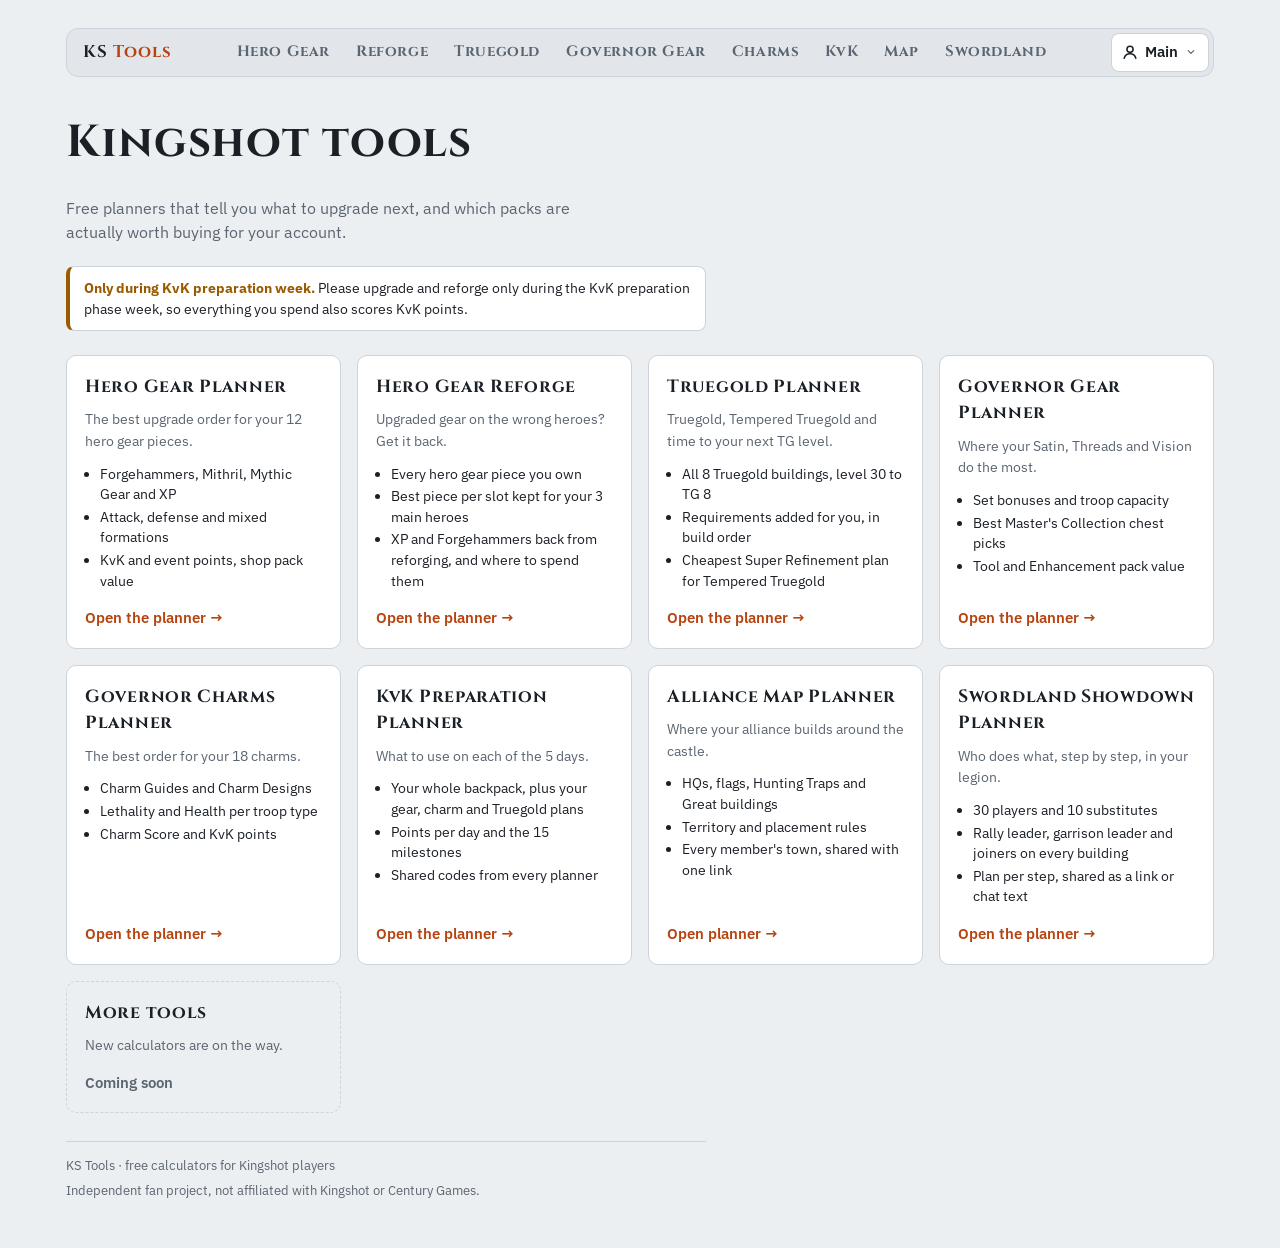
==== commit 15ec887a: "Swordland Showdown planner (/swordland/): one legion of 30 Join + 10 Substitutes, battlefield map wi" ====
--- a/index.html
+++ b/index.html
@@ -34,7 +34,7 @@
 <div class="wrap">
   <nav class="sitenav" aria-label="Site">
     <a class="brand" href="./">KS <span>Tools</span></a>
-    <div class="apptabs"><a href="./hero-gear/">Hero Gear</a><a href="./reforge/">Reforge</a><a href="./truegold/">Truegold</a><a href="./governor-gear/">Governor Gear</a><a href="./charms/">Charms</a><a href="./kvk/">KvK</a><a href="./map/">Map</a></div>
+    <div class="apptabs"><a href="./hero-gear/">Hero Gear</a><a href="./reforge/">Reforge</a><a href="./truegold/">Truegold</a><a href="./governor-gear/">Governor Gear</a><a href="./charms/">Charms</a><a href="./kvk/">KvK</a><a href="./map/">Map</a><a href="./swordland/">Swordland</a></div>
   </nav>
   <header class="hero-home">
     <h1>Kingshot tools</h1>
@@ -84,6 +84,12 @@
 <ul><li>HQs, flags, Hunting Traps and Great buildings</li><li>Territory and placement rules</li><li>Every member's town, shared with one link</li></ul>
 <span class="go">Open planner →</span>
 </a>
+<a class="tool" href="swordland/">
+<h2>Swordland Showdown Planner</h2>
+<p>Who does what, step by step, in your legion.</p>
+<ul><li>30 players and 10 substitutes</li><li>Rally leader, garrison leader and joiners on every building</li><li>Plan per step, shared as a link or chat text</li></ul>
+<span class="go">Open the planner →</span>
+</a>
 <div class="tool soon">
       <h2>More tools</h2>
       <p>New calculators are on the way.</p>
--- a/assets/style.css
+++ b/assets/style.css
@@ -670,3 +670,125 @@
 .mp-colrow input[type=color]{width:40px;height:30px;padding:2px}
 .mp-colrow button{padding:5px 10px;font-size:.8rem}
 .mp-ex{width:auto;max-width:100%}
+
+/* ---------- Swordland planner ---------- */
+.sw-chatbox{margin-top:10px}
+.sw-chatbox summary,.sw-pastebox summary{cursor:pointer;font-weight:600;font-size:.9rem}
+.sw-chatbox textarea{width:100%;min-height:180px;margin-top:8px;font-family:var(--mono);font-size:.8rem}
+.sw-steps{display:flex;flex-wrap:wrap;gap:6px;margin-bottom:12px}
+.sw-steps button{display:flex;flex-direction:column;align-items:flex-start;gap:1px;padding:7px 14px;background:var(--sunk);border:1px solid var(--line);color:var(--ink)}
+.sw-steps button small{font-weight:400;font-size:.75rem;color:var(--muted)}
+.sw-steps button[aria-selected=true]{background:var(--ember);border-color:var(--ember);color:#fff}
+.sw-steps button[aria-selected=true] small{color:#fff;opacity:.85}
+.sw-stepedit{display:flex;flex-wrap:wrap;gap:10px;align-items:flex-end}
+.sw-stepedit .field{flex:1 1 150px}
+.sw-side{display:flex;flex-wrap:wrap;gap:14px;align-items:center;margin-top:12px;font-size:.9rem}
+.sw-side label{display:flex;gap:6px;align-items:center;cursor:pointer}
+/* battlefield: fixed game colours in both themes */
+.sw-map{position:relative;width:100%;aspect-ratio:600/520;container-type:inline-size;border-radius:14px;overflow:hidden;
+  background:radial-gradient(ellipse at 50% 50%,#c78345 0%,#b8743a 55%,#9c6232 100%);
+  -webkit-user-select:none;user-select:none}
+.sw-map::before,.sw-map::after{content:"";position:absolute;width:42%;aspect-ratio:1;background:#d9c3a5;transform:rotate(45deg);pointer-events:none;box-shadow:inset 0 0 0 3px #c9ad88}
+.sw-map::before{left:-24%;top:-24%}
+.sw-map::after{right:-24%;bottom:-24%}
+.sw-spawn{position:absolute;top:54%;width:11%;aspect-ratio:1;transform:translate(-50%,-50%) rotate(45deg);border:2px solid;border-radius:4px;pointer-events:none}
+.sw-spawn span{position:absolute;left:50%;top:50%;transform:translate(-50%,-50%) rotate(-45deg);white-space:nowrap;font-size:clamp(.5rem,1.7cqw,.72rem);font-weight:600;color:#fff;text-shadow:0 1px 2px #000}
+.sw-blue{left:7%;border-color:#4aa3ff;background:rgba(74,163,255,.35);box-shadow:0 0 18px #4aa3ff}
+.sw-red{left:93%;border-color:#ff5a4a;background:rgba(255,90,74,.35);box-shadow:0 0 18px #ff5a4a}
+.sw-spawn.ours{border-width:3px}
+.sw-b{position:absolute;transform:translate(-50%,-50%);display:flex;flex-direction:column;align-items:center;gap:1px;padding:2px;width:15cqw;
+  background:transparent;border:2px solid transparent;border-radius:10px;color:#1b2027;font-weight:600;line-height:1.15;z-index:1}
+.sw-b:hover{background:rgba(255,255,255,.14)}
+.sw-b.sel{border-color:#fff;background:rgba(255,255,255,.2);z-index:2}
+.sw-b.drop{border-color:#ffd24a;background:rgba(255,210,74,.3)}
+.sw-b img{width:11cqw;height:8.5cqw;object-fit:contain;filter:drop-shadow(0 2px 2px rgba(0,0,0,.35))}
+.sw-b.big img{width:17cqw;height:13cqw}
+.sw-b.uc img{width:7cqw;height:5cqw}
+.sw-b.big{width:20cqw}
+.sw-lab{background:#e9d3a6;border-radius:4px;padding:1px 5px;font-size:clamp(.48rem,1.65cqw,.74rem);white-space:nowrap}
+.sw-b.uc .sw-lab{background:#f2b3b0}
+.sw-b.big .sw-lab{background:#fff3df}
+.sw-lead,.sw-lock,.sw-more{font-size:clamp(.46rem,1.55cqw,.7rem);border-radius:4px;padding:1px 5px;max-width:100%;overflow:hidden;text-overflow:ellipsis;white-space:nowrap}
+.sw-lead{background:#b8430f;color:#fff}
+.sw-lock{background:rgba(0,0,0,.55);color:#fff;font-weight:500}
+.sw-more{background:rgba(255,255,255,.85);color:#1b2027;font-weight:500}
+.sw-b.lock img{filter:grayscale(.7) brightness(.85)}
+.sw-ord{position:absolute;left:6%;top:0;min-width:1.6em;height:1.6em;border-radius:50%;background:#1b2027;color:#fff;font-style:normal;font-size:clamp(.5rem,1.7cqw,.75rem);display:grid;place-items:center;border:2px solid #fff}
+.sw-sel-head{display:flex;gap:12px;align-items:center}
+.sw-sel-head img{width:72px;height:56px;object-fit:contain}
+.sw-sel-head h3{margin:0;font-family:var(--display);font-size:1.1rem}
+.sw-sel-head p{margin:2px 0 0;color:var(--muted);font-size:.85rem}
+.sw-pts,.sw-fx,.sw-hint{font-size:.85rem;margin:8px 0 0}
+.sw-fx{color:var(--gold)}
+.sw-hint{color:var(--muted)}
+.sw-form{display:grid;grid-template-columns:repeat(auto-fit,minmax(150px,1fr));gap:10px;margin:12px 0 10px}
+#sel .field{margin-top:8px}
+#sel select,#sel input{width:100%}
+.sw-chips{display:flex;flex-wrap:wrap;gap:6px;margin:4px 0 6px}
+.sw-chips:empty{display:none}
+.sw-chip{display:inline-flex;align-items:center;gap:4px;background:var(--ember-soft);border-radius:999px;padding:2px 4px 2px 10px;font-size:.82rem}
+.sw-chip.is-sub{background:var(--gold-soft)}
+.sw-chip button{padding:0 6px;border:0;background:transparent;font-size:1rem;line-height:1;color:var(--muted)}
+.sw-plan{margin:0;padding:0;list-style:none;display:flex;flex-direction:column;gap:6px}
+.sw-plan button{width:100%;text-align:left;font-weight:400;font-size:.86rem;background:var(--sunk);border:1px solid var(--line);color:var(--ink);padding:7px 10px}
+.sw-plan button span{font-weight:600}
+.sw-plan em{display:block;color:var(--muted);font-size:.8rem}
+.sw-free{font-size:.85rem;margin:10px 0 0}
+.sw-warn{margin:10px 0 0;padding-left:18px;color:var(--warn);font-size:.85rem}
+.sw-rhead{display:flex;flex-wrap:wrap;align-items:baseline;justify-content:space-between;gap:8px}
+.sw-count{font-family:var(--mono);font-size:.85rem;color:var(--muted)}
+.sw-pastebox{margin-bottom:10px}
+.sw-pastebox textarea{width:100%;min-height:120px;margin-top:8px}
+.sw-roster{list-style:none;margin:0;padding:0;display:flex;flex-direction:column;gap:4px}
+.sw-row{display:grid;grid-template-columns:2.4em minmax(0,1fr) 5.6em 6.8em auto auto;
+  grid-template-areas:"num name pow st ctl mv" ". task task task task task";gap:4px 6px;align-items:center;padding:4px 0;border-bottom:1px solid var(--line)}
+.sw-num{grid-area:num}.sw-n{grid-area:name}.sw-p{grid-area:pow}.sw-st{grid-area:st}.sw-ctl{grid-area:ctl}.sw-task{grid-area:task}.sw-mv{grid-area:mv}
+.sw-ctl{display:flex;flex-wrap:wrap;align-items:center;gap:6px 10px}
+.sw-row.is-sub{opacity:.85}
+.sw-row.is-sub .sw-num{background:var(--gold-soft);color:var(--gold)}
+.sw-row input[type=text]{width:100%;padding:5px 8px}
+.sw-num{display:block;text-align:center;border-radius:6px;padding:5px 0;-webkit-user-select:none;user-select:none;font-family:var(--mono);font-size:.8rem;cursor:grab;background:var(--sunk);border:1px solid var(--line);color:var(--ink)}
+.sw-row.pick .sw-num{background:var(--ember);border-color:var(--ember);color:#fff}
+.sw-tier{width:6.6em;padding:5px 6px;font-size:.8rem;font-weight:600}
+.sw-in{display:flex;align-items:center;gap:4px;font-size:.75rem;color:var(--muted);white-space:nowrap}
+.sw-in input[type=number]{width:3.4em;padding:5px 4px}
+.sw-in select{width:auto;padding:5px 4px;font-size:.8rem}
+.sw-loot input{margin:0}
+.sw-use{font-family:var(--mono);font-size:.78rem;color:var(--muted);white-space:nowrap}
+.sw-use.over{color:var(--red);font-weight:600}
+.sw-task{font-size:.8rem;color:var(--muted)}
+.sw-mv{display:flex;gap:2px}
+.sw-mv button{padding:3px 7px;font-size:.65rem}
+.t-Ap{color:#b8430f}.t-A{color:#9a6a00}.t-B{color:#2f6fd0}.t-C{color:var(--muted)}
+.sw-tiers{margin:8px 0 4px;padding-left:18px;font-size:.84rem;color:var(--muted);display:flex;flex-direction:column;gap:3px}
+.sw-tiers b{font-family:var(--mono)}
+.sw-lead b{font-weight:500;opacity:.9}
+@media (max-width:640px){
+  .sw-row{grid-template-columns:2.4em minmax(0,1fr) 4.8em 6.6em;grid-template-areas:"num name pow st" "ctl ctl ctl ctl" "task task task mv"}
+  .sw-ctl{gap:6px 8px}
+}
+
+
+.sw-grid{grid-template-columns:minmax(0,1.7fr) minmax(0,1fr)}
+@media (max-width:880px){.sw-grid{grid-template-columns:minmax(0,1fr)}}
+.sw-st{padding:4px 6px;font-size:.78rem;background:transparent;border:1px solid var(--good);color:var(--good)}
+.sw-st.is-sub{border-color:#2f6fd0;color:#2f6fd0}
+.sw-count .over{color:var(--red);font-weight:600}
+.sw-why{margin:0;padding-left:18px;display:flex;flex-direction:column;gap:8px;font-size:.88rem;line-height:1.5}
+
+/* ---------- one site bar: brand, page tabs and the account switcher together ----------
+   Wide screens: one line. Narrower: brand + account on top, the tabs wrap on a second line inside the same
+   bar (never a hidden sideways scroll). */
+.sitenav{flex-wrap:nowrap;background:var(--sunk);border:1px solid var(--line);border-radius:12px;padding:4px 4px 4px 16px;gap:4px 12px}
+.sitenav .apptabs{flex:1 1 auto;justify-content:center;flex-wrap:wrap;background:none;border:0;padding:0;border-radius:0;overflow:visible}
+.sitenav .apptabs a{padding:8px 12px}
+.sitenav .brand{flex:none}
+.sitenav .acsw{flex:none;margin-left:0}
+.sitenav .acsw-btn{background:var(--panel)}
+@media (max-width:1130px){
+  .sitenav{flex-wrap:wrap;padding:6px 6px 4px 14px}
+  .sitenav .brand{order:1;margin-right:auto}
+  .sitenav .acsw{order:2}
+  .sitenav .apptabs{order:3;flex-basis:100%;border-top:1px solid var(--line);padding-top:4px}
+}
+@media (max-width:480px){.sitenav{padding:6px 6px 4px 12px}.sitenav .apptabs a{padding:7px 9px}}
